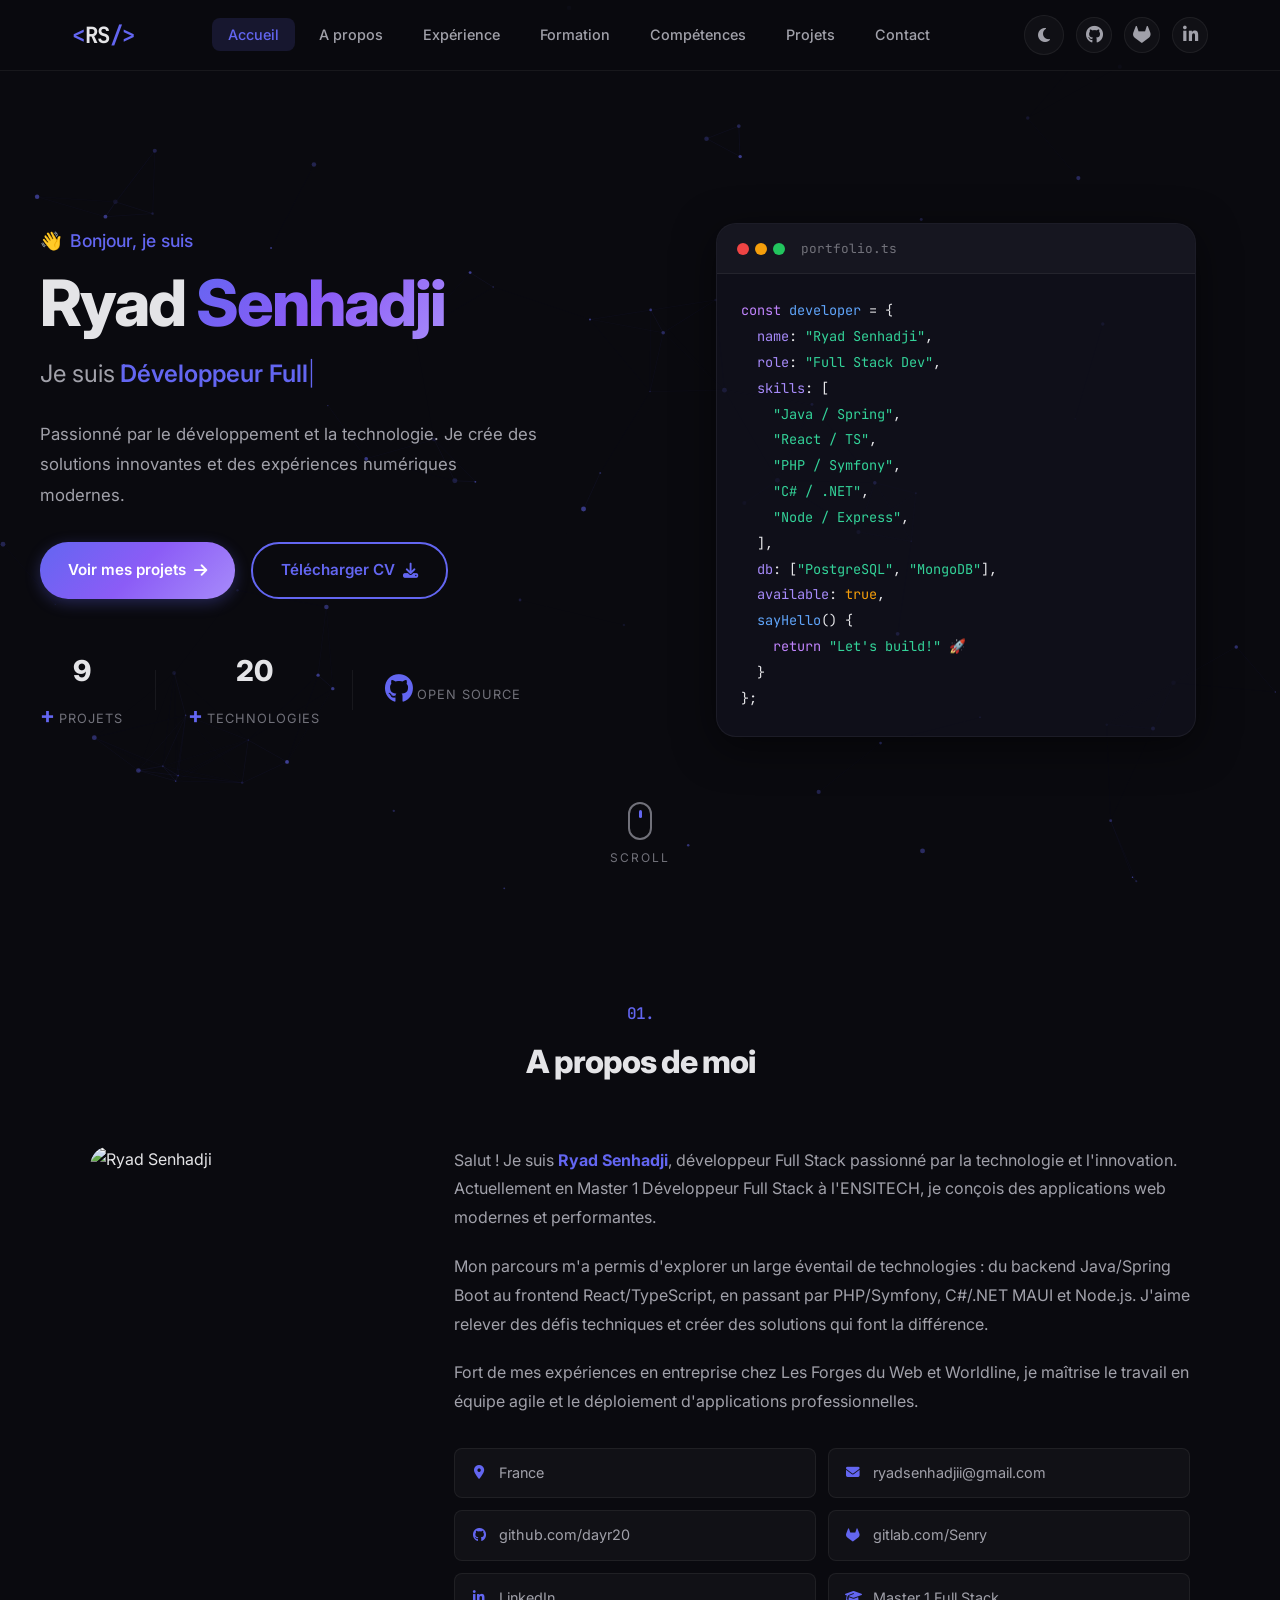
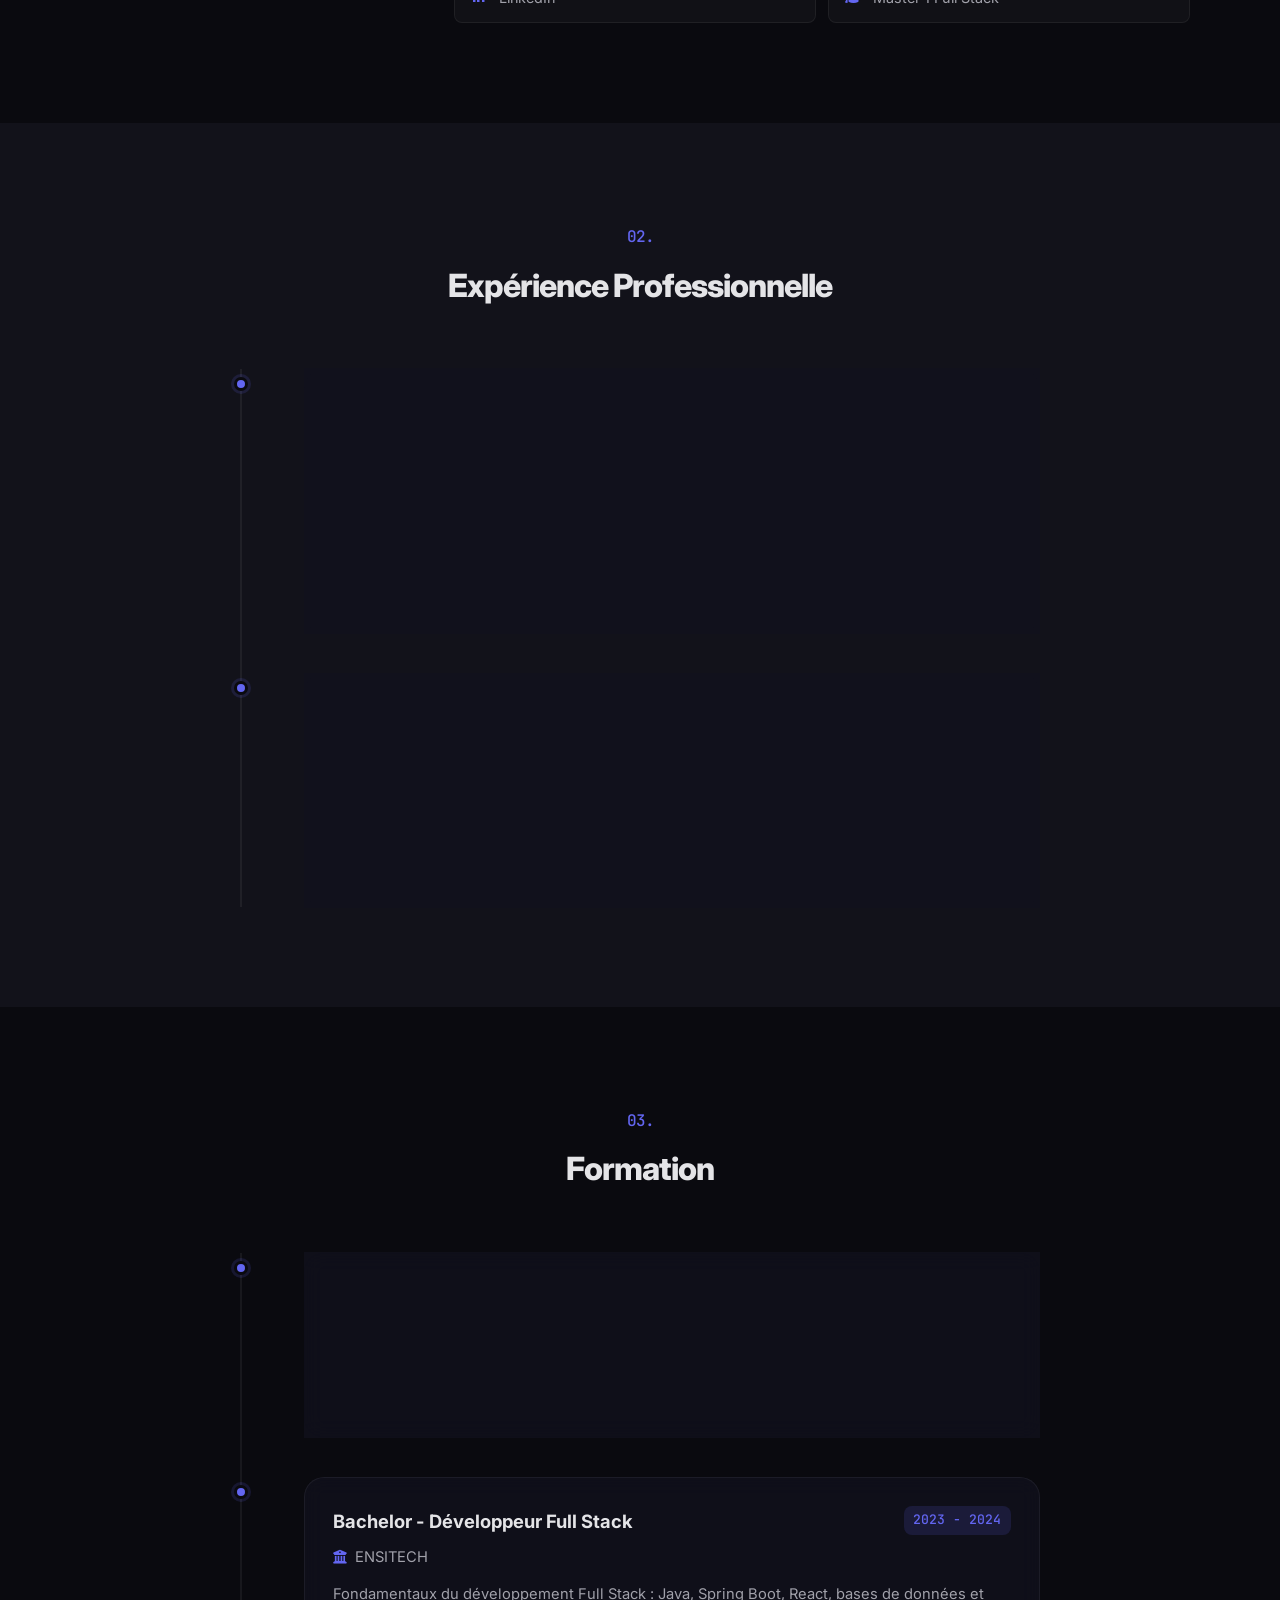
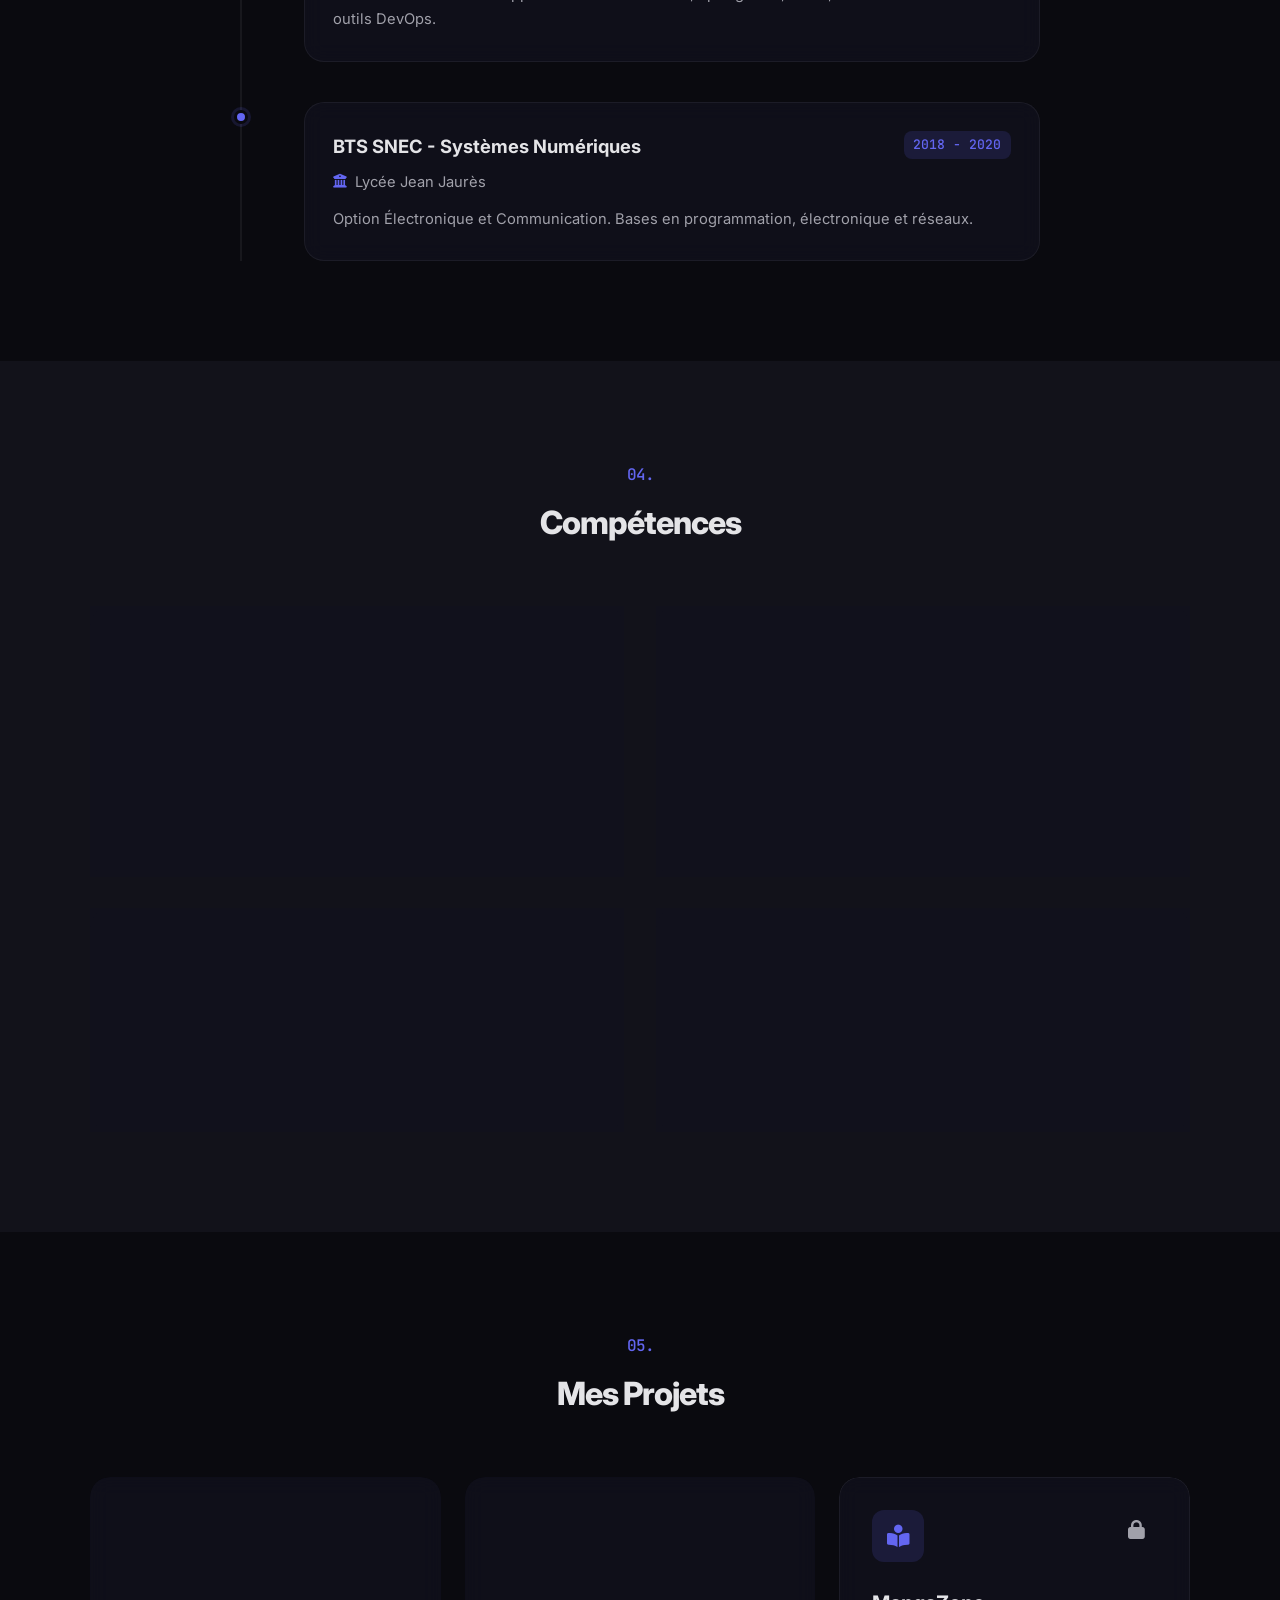
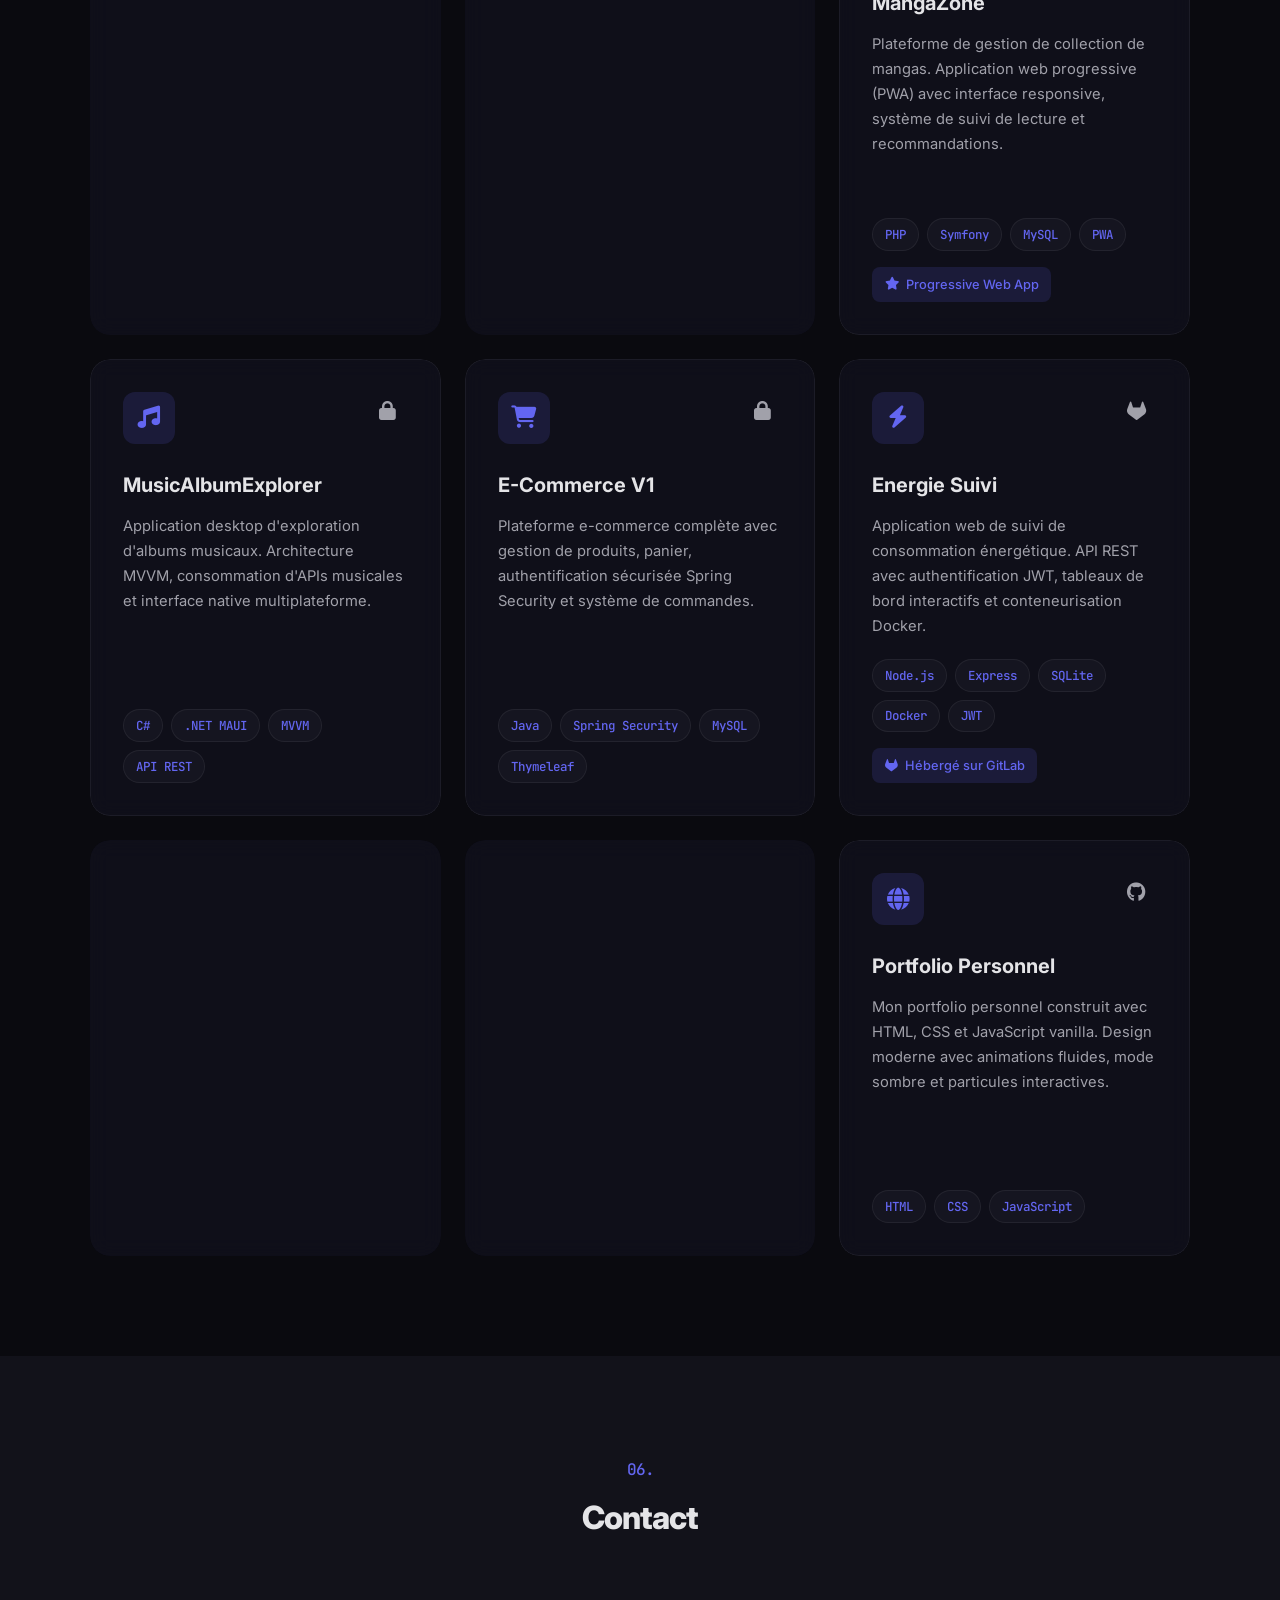
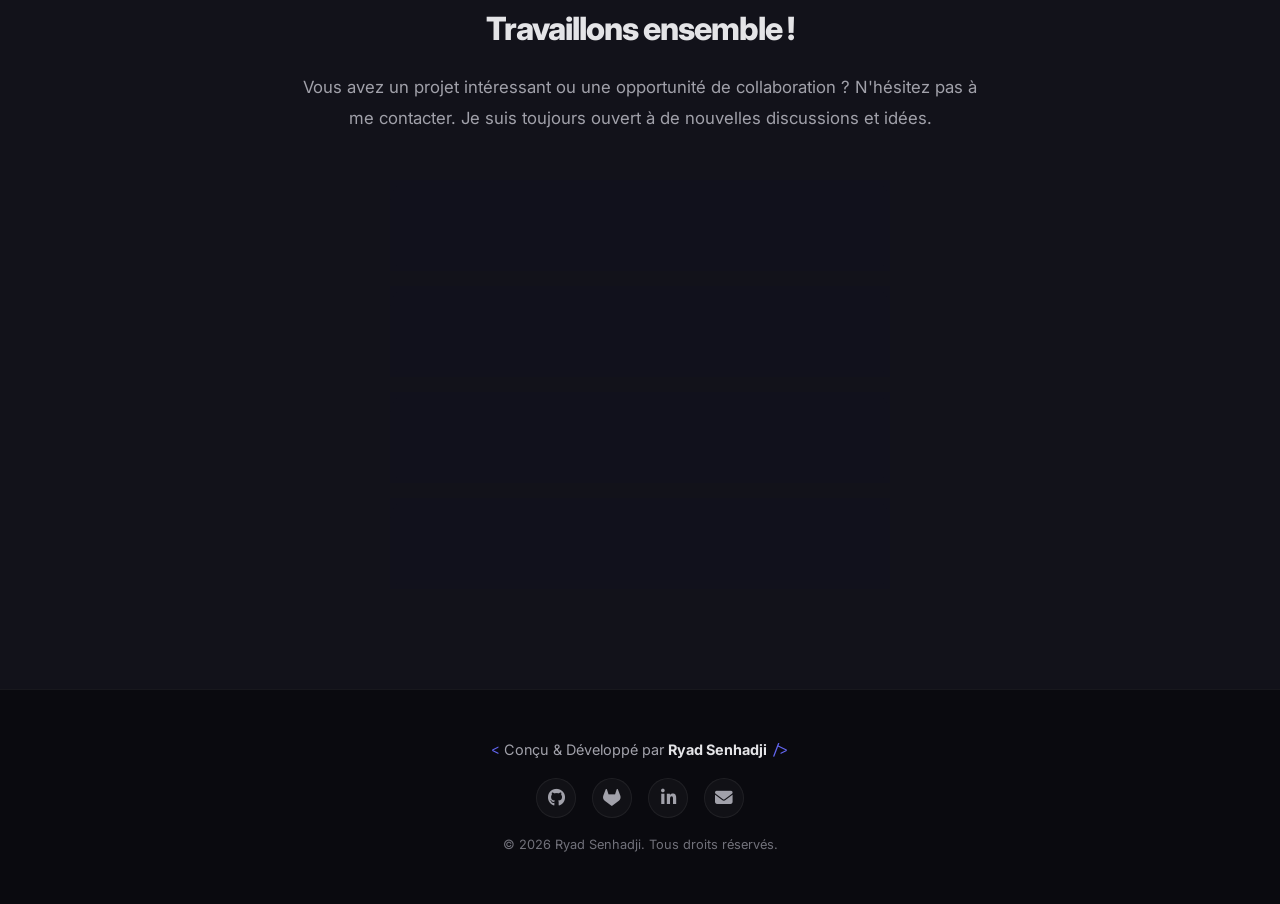
==== index.html @ ef2db91d "Premier portfolio" ====
<!DOCTYPE html>
<html lang="fr">
<head>
    <meta charset="UTF-8">
    <meta name="viewport" content="width=device-width, initial-scale=1.0">
    <title>Ryad Senhadji | Portfolio</title>
    <link rel="stylesheet" href="style.css">
    <link rel="preconnect" href="https://fonts.googleapis.com">
    <link rel="preconnect" href="https://fonts.gstatic.com" crossorigin>
    <link href="https://fonts.googleapis.com/css2?family=Inter:wght@300;400;500;600;700;800;900&family=JetBrains+Mono:wght@400;500;600&display=swap" rel="stylesheet">
    <link rel="stylesheet" href="https://cdnjs.cloudflare.com/ajax/libs/font-awesome/6.5.1/css/all.min.css">
</head>
<body>
    <!-- Cursor glow effect -->
    <div class="cursor-glow" id="cursorGlow"></div>

    <!-- Particle background -->
    <canvas id="particleCanvas"></canvas>

    <!-- Navigation -->
    <nav class="navbar" id="navbar">
        <div class="nav-container">
            <a href="#home" class="nav-logo">
                <span class="logo-bracket">&lt;</span>RS<span class="logo-bracket">/&gt;</span>
            </a>
            <ul class="nav-links">
                <li><a href="#home" class="nav-link active">Accueil</a></li>
                <li><a href="#about" class="nav-link">A propos</a></li>
                <li><a href="#experience" class="nav-link">Exp&eacute;rience</a></li>
                <li><a href="#education" class="nav-link">Formation</a></li>
                <li><a href="#skills" class="nav-link">Comp&eacute;tences</a></li>
                <li><a href="#projects" class="nav-link">Projets</a></li>
                <li><a href="#contact" class="nav-link">Contact</a></li>
            </ul>
            <div class="nav-actions">
                <button class="theme-toggle" id="themeToggle" aria-label="Toggle theme">
                    <i class="fas fa-moon"></i>
                </button>
                <a href="https://github.com/dayr20" target="_blank" class="nav-social-icon" aria-label="GitHub">
                    <i class="fab fa-github"></i>
                </a>
                <a href="https://gitlab.com/Senry" target="_blank" class="nav-social-icon" aria-label="GitLab">
                    <i class="fab fa-gitlab"></i>
                </a>
                <a href="https://www.linkedin.com/in/ryad-senhadji-77ab50255/" target="_blank" class="nav-social-icon" aria-label="LinkedIn">
                    <i class="fab fa-linkedin-in"></i>
                </a>
            </div>
            <button class="hamburger" id="hamburger" aria-label="Menu">
                <span></span>
                <span></span>
                <span></span>
            </button>
        </div>
    </nav>

    <!-- Mobile Menu -->
    <div class="mobile-menu" id="mobileMenu">
        <ul class="mobile-links">
            <li><a href="#home" class="mobile-link">Accueil</a></li>
            <li><a href="#about" class="mobile-link">A propos</a></li>
            <li><a href="#experience" class="mobile-link">Exp&eacute;rience</a></li>
            <li><a href="#education" class="mobile-link">Formation</a></li>
            <li><a href="#skills" class="mobile-link">Comp&eacute;tences</a></li>
            <li><a href="#projects" class="mobile-link">Projets</a></li>
            <li><a href="#contact" class="mobile-link">Contact</a></li>
        </ul>
    </div>

    <!-- Hero Section -->
    <section class="hero" id="home">
        <div class="hero-content">
            <div class="hero-text">
                <p class="hero-greeting animate-slide-up">
                    <span class="greeting-wave">👋</span> Bonjour, je suis
                </p>
                <h1 class="hero-name animate-slide-up delay-1">
                    Ryad <span class="text-gradient">Senhadji</span>
                </h1>
                <div class="hero-title-wrapper animate-slide-up delay-2">
                    <span class="hero-title-prefix">Je suis </span>
                    <span class="typewriter" id="typewriter"></span>
                    <span class="typewriter-cursor">|</span>
                </div>
                <p class="hero-description animate-slide-up delay-3">
                    Passionn&eacute; par le d&eacute;veloppement et la technologie.
                    Je cr&eacute;e des solutions innovantes et des exp&eacute;riences num&eacute;riques modernes.
                </p>
                <div class="hero-cta animate-slide-up delay-4">
                    <a href="#projects" class="btn btn-primary">
                        <span>Voir mes projets</span>
                        <i class="fas fa-arrow-right"></i>
                    </a>
                    <a href="CV_Ryad_Senhadji.pdf" download class="btn btn-outline">
                        <span>T&eacute;l&eacute;charger CV</span>
                        <i class="fas fa-download"></i>
                    </a>
                </div>
                <div class="hero-stats animate-slide-up delay-5">
                    <div class="stat">
                        <span class="stat-number" data-count="9">0</span><span class="stat-plus">+</span>
                        <span class="stat-label">Projets</span>
                    </div>
                    <div class="stat-divider"></div>
                    <div class="stat">
                        <span class="stat-number" data-count="20">0</span><span class="stat-plus">+</span>
                        <span class="stat-label">Technologies</span>
                    </div>
                    <div class="stat-divider"></div>
                    <div class="stat">
                        <i class="fab fa-github stat-icon"></i>
                        <span class="stat-label">Open Source</span>
                    </div>
                </div>
            </div>
            <div class="hero-visual animate-fade-in delay-2">
                <div class="code-window">
                    <div class="code-header">
                        <div class="code-dots">
                            <span class="dot red"></span>
                            <span class="dot yellow"></span>
                            <span class="dot green"></span>
                        </div>
                        <span class="code-title">portfolio.ts</span>
                    </div>
                    <pre class="code-body"><code><span class="code-keyword">const</span> <span class="code-var">developer</span> = {
  <span class="code-prop">name</span>: <span class="code-string">"Ryad Senhadji"</span>,
  <span class="code-prop">role</span>: <span class="code-string">"Full Stack Dev"</span>,
  <span class="code-prop">skills</span>: [
    <span class="code-string">"Java / Spring"</span>,
    <span class="code-string">"React / TS"</span>,
    <span class="code-string">"PHP / Symfony"</span>,
    <span class="code-string">"C# / .NET"</span>,
    <span class="code-string">"Node / Express"</span>,
  ],
  <span class="code-prop">db</span>: [<span class="code-string">"PostgreSQL"</span>, <span class="code-string">"MongoDB"</span>],
  <span class="code-prop">available</span>: <span class="code-bool">true</span>,
  <span class="code-method">sayHello</span>() {
    <span class="code-keyword">return</span> <span class="code-string">"Let's build!"</span> 🚀
  }
};</code></pre>
                </div>
            </div>
        </div>
        <div class="scroll-indicator">
            <div class="mouse">
                <div class="mouse-wheel"></div>
            </div>
            <span>Scroll</span>
        </div>
    </section>

    <!-- About Section -->
    <section class="section" id="about">
        <div class="container">
            <h2 class="section-title">
                <span class="section-number">01.</span> A propos de moi
            </h2>
            <div class="about-grid">
                <div class="about-image-container">
                    <div class="about-image">
                        <img src="https://avatars.githubusercontent.com/u/115942138?v=4" alt="Ryad Senhadji" loading="lazy">
                        <div class="about-image-border"></div>
                    </div>
                </div>
                <div class="about-text">
                    <p>
                        Salut ! Je suis <strong>Ryad Senhadji</strong>, d&eacute;veloppeur Full Stack
                        passionn&eacute; par la technologie et l'innovation. Actuellement en Master 1
                        D&eacute;veloppeur Full Stack &agrave; l'ENSITECH, je conçois des applications
                        web modernes et performantes.
                    </p>
                    <p>
                        Mon parcours m'a permis d'explorer un large &eacute;ventail de technologies :
                        du backend Java/Spring Boot au frontend React/TypeScript, en passant par
                        PHP/Symfony, C#/.NET MAUI et Node.js. J'aime relever des d&eacute;fis techniques
                        et cr&eacute;er des solutions qui font la diff&eacute;rence.
                    </p>
                    <p>
                        Fort de mes exp&eacute;riences en entreprise chez Les Forges du Web et Worldline,
                        je ma&icirc;trise le travail en &eacute;quipe agile et le d&eacute;ploiement
                        d'applications professionnelles.
                    </p>
                    <div class="about-details">
                        <div class="detail">
                            <i class="fas fa-map-marker-alt"></i>
                            <span>France</span>
                        </div>
                        <div class="detail">
                            <i class="fas fa-envelope"></i>
                            <span>ryadsenhadjii@gmail.com</span>
                        </div>
                        <div class="detail">
                            <i class="fab fa-github"></i>
                            <span>github.com/dayr20</span>
                        </div>
                        <div class="detail">
                            <i class="fab fa-gitlab"></i>
                            <span>gitlab.com/Senry</span>
                        </div>
                        <div class="detail">
                            <i class="fab fa-linkedin-in"></i>
                            <span>LinkedIn</span>
                        </div>
                        <div class="detail">
                            <i class="fas fa-graduation-cap"></i>
                            <span>Master 1 Full Stack</span>
                        </div>
                    </div>
                </div>
            </div>
        </div>
    </section>

    <!-- Experience Section -->
    <section class="section section-alt" id="experience">
        <div class="container">
            <h2 class="section-title">
                <span class="section-number">02.</span> Exp&eacute;rience Professionnelle
            </h2>
            <div class="timeline">
                <div class="timeline-item">
                    <div class="timeline-dot"></div>
                    <div class="timeline-content">
                        <div class="timeline-header">
                            <h3>D&eacute;veloppeur Web - Stage</h3>
                            <span class="timeline-date">Mars 2025 - Juillet 2025</span>
                        </div>
                        <p class="timeline-company"><i class="fas fa-building"></i> Les Forges du Web</p>
                        <ul class="timeline-list">
                            <li>Migration d'un projet Symfony vers une version plus r&eacute;cente</li>
                            <li>Mise en place d'un syst&egrave;me de cache pour am&eacute;liorer les performances</li>
                            <li>D&eacute;veloppement d'un moteur de recherche interne</li>
                        </ul>
                        <div class="timeline-tags">
                            <span>Symfony</span>
                            <span>PHP</span>
                            <span>Cache</span>
                            <span>SEO</span>
                        </div>
                    </div>
                </div>
                <div class="timeline-item">
                    <div class="timeline-dot"></div>
                    <div class="timeline-content">
                        <div class="timeline-header">
                            <h3>Stagiaire IT</h3>
                            <span class="timeline-date">Nov. 2019 - Janv. 2020</span>
                        </div>
                        <p class="timeline-company"><i class="fas fa-building"></i> Worldline</p>
                        <ul class="timeline-list">
                            <li>D&eacute;veloppement de pages web en HTML/CSS</li>
                            <li>Installation et configuration de syst&egrave;mes Raspberry Pi</li>
                        </ul>
                        <div class="timeline-tags">
                            <span>HTML</span>
                            <span>CSS</span>
                            <span>Raspberry Pi</span>
                            <span>Linux</span>
                        </div>
                    </div>
                </div>
            </div>
        </div>
    </section>

    <!-- Education Section -->
    <section class="section" id="education">
        <div class="container">
            <h2 class="section-title">
                <span class="section-number">03.</span> Formation
            </h2>
            <div class="timeline">
                <div class="timeline-item">
                    <div class="timeline-dot"></div>
                    <div class="timeline-content">
                        <div class="timeline-header">
                            <h3>Master 1 - D&eacute;veloppeur Full Stack</h3>
                            <span class="timeline-date">2024 - 2025</span>
                        </div>
                        <p class="timeline-company"><i class="fas fa-university"></i> ENSITECH</p>
                        <p class="timeline-desc">Formation approfondie en d&eacute;veloppement web Full Stack, architecture logicielle, m&eacute;thodologies agiles et DevOps.</p>
                    </div>
                </div>
                <div class="timeline-item">
                    <div class="timeline-dot"></div>
                    <div class="timeline-content">
                        <div class="timeline-header">
                            <h3>Bachelor - D&eacute;veloppeur Full Stack</h3>
                            <span class="timeline-date">2023 - 2024</span>
                        </div>
                        <p class="timeline-company"><i class="fas fa-university"></i> ENSITECH</p>
                        <p class="timeline-desc">Fondamentaux du d&eacute;veloppement Full Stack : Java, Spring Boot, React, bases de donn&eacute;es et outils DevOps.</p>
                    </div>
                </div>
                <div class="timeline-item">
                    <div class="timeline-dot"></div>
                    <div class="timeline-content">
                        <div class="timeline-header">
                            <h3>BTS SNEC - Syst&egrave;mes Num&eacute;riques</h3>
                            <span class="timeline-date">2018 - 2020</span>
                        </div>
                        <p class="timeline-company"><i class="fas fa-university"></i> Lyc&eacute;e Jean Jaur&egrave;s</p>
                        <p class="timeline-desc">Option &Eacute;lectronique et Communication. Bases en programmation, &eacute;lectronique et r&eacute;seaux.</p>
                    </div>
                </div>
            </div>
        </div>
    </section>

    <!-- Skills Section -->
    <section class="section section-alt" id="skills">
        <div class="container">
            <h2 class="section-title">
                <span class="section-number">04.</span> Comp&eacute;tences
            </h2>
            <div class="skills-grid skills-grid-4">
                <div class="skill-category">
                    <div class="skill-category-header">
                        <div class="skill-icon-wrapper">
                            <i class="fas fa-code"></i>
                        </div>
                        <h3>Langages</h3>
                    </div>
                    <div class="skill-tags">
                        <span class="skill-tag"><i class="fab fa-java"></i> Java</span>
                        <span class="skill-tag"><i class="fab fa-js"></i> JavaScript</span>
                        <span class="skill-tag"><i class="fas fa-code"></i> TypeScript</span>
                        <span class="skill-tag"><i class="fab fa-php"></i> PHP</span>
                        <span class="skill-tag"><i class="fas fa-hashtag"></i> C#</span>
                        <span class="skill-tag"><i class="fab fa-python"></i> Python</span>
                        <span class="skill-tag"><i class="fas fa-fire"></i> Kotlin</span>
                        <span class="skill-tag"><i class="fab fa-html5"></i> HTML5</span>
                        <span class="skill-tag"><i class="fab fa-css3-alt"></i> CSS3</span>
                        <span class="skill-tag"><i class="fas fa-database"></i> SQL</span>
                    </div>
                </div>
                <div class="skill-category">
                    <div class="skill-category-header">
                        <div class="skill-icon-wrapper">
                            <i class="fas fa-laptop-code"></i>
                        </div>
                        <h3>Frameworks & Outils</h3>
                    </div>
                    <div class="skill-tags">
                        <span class="skill-tag"><i class="fas fa-leaf"></i> Spring Boot</span>
                        <span class="skill-tag"><i class="fab fa-symfony"></i> Symfony</span>
                        <span class="skill-tag"><i class="fab fa-react"></i> React</span>
                        <span class="skill-tag"><i class="fab fa-angular"></i> Angular</span>
                        <span class="skill-tag"><i class="fab fa-node-js"></i> Node.js</span>
                        <span class="skill-tag"><i class="fas fa-cube"></i> .NET MAUI</span>
                        <span class="skill-tag"><i class="fas fa-wind"></i> Tailwind CSS</span>
                        <span class="skill-tag"><i class="fas fa-file-code"></i> Thymeleaf</span>
                        <span class="skill-tag"><i class="fas fa-book"></i> Swagger</span>
                    </div>
                </div>
                <div class="skill-category">
                    <div class="skill-category-header">
                        <div class="skill-icon-wrapper">
                            <i class="fas fa-server"></i>
                        </div>
                        <h3>DevOps & BDD</h3>
                    </div>
                    <div class="skill-tags">
                        <span class="skill-tag"><i class="fas fa-database"></i> PostgreSQL</span>
                        <span class="skill-tag"><i class="fas fa-database"></i> MySQL</span>
                        <span class="skill-tag"><i class="fas fa-leaf"></i> MongoDB</span>
                        <span class="skill-tag"><i class="fas fa-database"></i> SQLite</span>
                        <span class="skill-tag"><i class="fab fa-docker"></i> Docker</span>
                        <span class="skill-tag"><i class="fab fa-git-alt"></i> Git</span>
                        <span class="skill-tag"><i class="fab fa-gitlab"></i> GitLab CI</span>
                        <span class="skill-tag"><i class="fas fa-terminal"></i> Linux</span>
                    </div>
                </div>
                <div class="skill-category">
                    <div class="skill-category-header">
                        <div class="skill-icon-wrapper">
                            <i class="fas fa-brain"></i>
                        </div>
                        <h3>M&eacute;thodologies</h3>
                    </div>
                    <div class="skill-tags">
                        <span class="skill-tag"><i class="fas fa-sync"></i> Agile / Scrum</span>
                        <span class="skill-tag"><i class="fas fa-project-diagram"></i> MVVM / MVC</span>
                        <span class="skill-tag"><i class="fas fa-key"></i> JWT / Auth</span>
                        <span class="skill-tag"><i class="fas fa-vial"></i> Tests unitaires</span>
                        <span class="skill-tag"><i class="fas fa-code-branch"></i> CI/CD</span>
                        <span class="skill-tag"><i class="fas fa-users"></i> Travail d'&eacute;quipe</span>
                    </div>
                </div>
            </div>
        </div>
    </section>

    <!-- Projects Section -->
    <section class="section" id="projects">
        <div class="container">
            <h2 class="section-title">
                <span class="section-number">05.</span> Mes Projets
            </h2>
            <div class="projects-grid">
                <!-- Project 1 - CookWithMe (Featured) -->
                <article class="project-card featured">
                    <div class="project-card-inner">
                        <div class="project-header">
                            <div class="project-icon">
                                <i class="fas fa-utensils"></i>
                            </div>
                            <div class="project-links">
                                <a href="https://github.com/dayr20/cookwithme" target="_blank" class="project-link" title="Voir sur GitHub">
                                    <i class="fab fa-github"></i>
                                </a>
                            </div>
                        </div>
                        <h3 class="project-title">CookWithMe</h3>
                        <p class="project-description">
                            Application communautaire de recettes de cuisine avec syst&egrave;me
                            de gamification (badges, d&eacute;fis) et filtre anti-gaspillage.
                            Authentification JWT, dashboard admin et g&eacute;n&eacute;ration de PDF.
                        </p>
                        <div class="project-tech">
                            <span>Java</span>
                            <span>Spring Boot</span>
                            <span>React</span>
                            <span>TypeScript</span>
                            <span>PostgreSQL</span>
                        </div>
                        <div class="project-badge">
                            <i class="fas fa-star"></i> Projet Master 1
                        </div>
                    </div>
                </article>

                <!-- Project 2 - Pokedex -->
                <article class="project-card featured">
                    <div class="project-card-inner">
                        <div class="project-header">
                            <div class="project-icon">
                                <i class="fas fa-dragon"></i>
                            </div>
                            <div class="project-links">
                                <a href="https://github.com/dayr20/pokedex" target="_blank" class="project-link" title="Voir sur GitHub">
                                    <i class="fab fa-github"></i>
                                </a>
                            </div>
                        </div>
                        <h3 class="project-title">Pok&eacute;dex</h3>
                        <p class="project-description">
                            Pok&eacute;dex interactif et complet avec 1025 Pok&eacute;mon.
                            &Eacute;volutions, attaques, variantes shiny, filtres par type/g&eacute;n&eacute;ration,
                            syst&egrave;me de favoris et th&egrave;me sombre/clair.
                        </p>
                        <div class="project-tech">
                            <span>Java 21</span>
                            <span>Spring Boot</span>
                            <span>Thymeleaf</span>
                            <span>Pok&eacute;API</span>
                        </div>
                        <div class="project-badge">
                            <i class="fas fa-star"></i> 1025 Pok&eacute;mon
                        </div>
                    </div>
                </article>

                <!-- Project 3 - MangaZone -->
                <article class="project-card featured">
                    <div class="project-card-inner">
                        <div class="project-header">
                            <div class="project-icon">
                                <i class="fas fa-book-reader"></i>
                            </div>
                            <div class="project-links">
                                <a href="#" class="project-link" title="Projet priv&eacute;">
                                    <i class="fas fa-lock"></i>
                                </a>
                            </div>
                        </div>
                        <h3 class="project-title">MangaZone</h3>
                        <p class="project-description">
                            Plateforme de gestion de collection de mangas. Application web
                            progressive (PWA) avec interface responsive, syst&egrave;me de suivi
                            de lecture et recommandations.
                        </p>
                        <div class="project-tech">
                            <span>PHP</span>
                            <span>Symfony</span>
                            <span>MySQL</span>
                            <span>PWA</span>
                        </div>
                        <div class="project-badge">
                            <i class="fas fa-star"></i> Progressive Web App
                        </div>
                    </div>
                </article>

                <!-- Project 4 - MusicAlbumExplorer -->
                <article class="project-card">
                    <div class="project-card-inner">
                        <div class="project-header">
                            <div class="project-icon">
                                <i class="fas fa-music"></i>
                            </div>
                            <div class="project-links">
                                <a href="#" class="project-link" title="Projet priv&eacute;">
                                    <i class="fas fa-lock"></i>
                                </a>
                            </div>
                        </div>
                        <h3 class="project-title">MusicAlbumExplorer</h3>
                        <p class="project-description">
                            Application desktop d'exploration d'albums musicaux.
                            Architecture MVVM, consommation d'APIs musicales
                            et interface native multiplateforme.
                        </p>
                        <div class="project-tech">
                            <span>C#</span>
                            <span>.NET MAUI</span>
                            <span>MVVM</span>
                            <span>API REST</span>
                        </div>
                    </div>
                </article>

                <!-- Project 5 - E-Commerce V1 -->
                <article class="project-card">
                    <div class="project-card-inner">
                        <div class="project-header">
                            <div class="project-icon">
                                <i class="fas fa-shopping-cart"></i>
                            </div>
                            <div class="project-links">
                                <a href="#" class="project-link" title="Projet priv&eacute;">
                                    <i class="fas fa-lock"></i>
                                </a>
                            </div>
                        </div>
                        <h3 class="project-title">E-Commerce V1</h3>
                        <p class="project-description">
                            Plateforme e-commerce compl&egrave;te avec gestion de produits,
                            panier, authentification s&eacute;curis&eacute;e Spring Security
                            et syst&egrave;me de commandes.
                        </p>
                        <div class="project-tech">
                            <span>Java</span>
                            <span>Spring Security</span>
                            <span>MySQL</span>
                            <span>Thymeleaf</span>
                        </div>
                    </div>
                </article>

                <!-- Project 6 - Energie Suivi -->
                <article class="project-card">
                    <div class="project-card-inner">
                        <div class="project-header">
                            <div class="project-icon">
                                <i class="fas fa-bolt"></i>
                            </div>
                            <div class="project-links">
                                <a href="https://gitlab.com/Senry/energiesuivi" target="_blank" class="project-link" title="Voir sur GitLab">
                                    <i class="fab fa-gitlab"></i>
                                </a>
                            </div>
                        </div>
                        <h3 class="project-title">Energie Suivi</h3>
                        <p class="project-description">
                            Application web de suivi de consommation &eacute;nerg&eacute;tique.
                            API REST avec authentification JWT, tableaux de bord
                            interactifs et conteneurisation Docker.
                        </p>
                        <div class="project-tech">
                            <span>Node.js</span>
                            <span>Express</span>
                            <span>SQLite</span>
                            <span>Docker</span>
                            <span>JWT</span>
                        </div>
                        <div class="project-badge">
                            <i class="fab fa-gitlab"></i> H&eacute;berg&eacute; sur GitLab
                        </div>
                    </div>
                </article>

                <!-- Project 7 - Bibliotheque -->
                <article class="project-card">
                    <div class="project-card-inner">
                        <div class="project-header">
                            <div class="project-icon">
                                <i class="fas fa-book-open"></i>
                            </div>
                            <div class="project-links">
                                <a href="https://github.com/dayr20/bibliotheque" target="_blank" class="project-link" title="Voir sur GitHub">
                                    <i class="fab fa-github"></i>
                                </a>
                            </div>
                        </div>
                        <h3 class="project-title">Biblioth&egrave;que</h3>
                        <p class="project-description">
                            Application web de gestion de biblioth&egrave;que d&eacute;velopp&eacute;e avec
                            le framework Symfony. Interface Twig, conteneurisation Docker
                            et pipeline CI/CD int&eacute;gr&eacute;.
                        </p>
                        <div class="project-tech">
                            <span>PHP</span>
                            <span>Symfony</span>
                            <span>Twig</span>
                            <span>Docker</span>
                        </div>
                    </div>
                </article>

                <!-- Project 8 - Swot -->
                <article class="project-card">
                    <div class="project-card-inner">
                        <div class="project-header">
                            <div class="project-icon">
                                <i class="fas fa-graduation-cap"></i>
                            </div>
                            <div class="project-links">
                                <a href="https://github.com/dayr20/swot" target="_blank" class="project-link" title="Voir sur GitHub">
                                    <i class="fab fa-github"></i>
                                </a>
                            </div>
                        </div>
                        <h3 class="project-title">Swot</h3>
                        <p class="project-description">
                            Outil d'identification d'adresses email et de noms de domaines
                            appartenant &agrave; des universit&eacute;s. Automatisation du processus
                            de validation de r&eacute;ductions acad&eacute;miques.
                        </p>
                        <div class="project-tech">
                            <span>Kotlin</span>
                            <span>Validation</span>
                            <span>Open Source</span>
                        </div>
                        <div class="project-badge">
                            <i class="fas fa-code-fork"></i> Fork de JetBrains
                        </div>
                    </div>
                </article>

                <!-- Project 9 - Portfolio -->
                <article class="project-card">
                    <div class="project-card-inner">
                        <div class="project-header">
                            <div class="project-icon">
                                <i class="fas fa-globe"></i>
                            </div>
                            <div class="project-links">
                                <a href="https://github.com/dayr20" target="_blank" class="project-link" title="Voir sur GitHub">
                                    <i class="fab fa-github"></i>
                                </a>
                            </div>
                        </div>
                        <h3 class="project-title">Portfolio Personnel</h3>
                        <p class="project-description">
                            Mon portfolio personnel construit avec HTML, CSS et JavaScript vanilla.
                            Design moderne avec animations fluides, mode sombre et particules interactives.
                        </p>
                        <div class="project-tech">
                            <span>HTML</span>
                            <span>CSS</span>
                            <span>JavaScript</span>
                        </div>
                    </div>
                </article>
            </div>
        </div>
    </section>

    <!-- Contact Section -->
    <section class="section section-alt" id="contact">
        <div class="container">
            <h2 class="section-title">
                <span class="section-number">06.</span> Contact
            </h2>
            <div class="contact-content">
                <div class="contact-text">
                    <h3>Travaillons ensemble !</h3>
                    <p>
                        Vous avez un projet int&eacute;ressant ou une opportunit&eacute; de collaboration ?
                        N'h&eacute;sitez pas &agrave; me contacter. Je suis toujours ouvert &agrave; de nouvelles
                        discussions et id&eacute;es.
                    </p>
                </div>
                <div class="contact-links">
                    <a href="mailto:ryadsenhadjii@gmail.com" class="contact-card">
                        <div class="contact-card-icon">
                            <i class="fas fa-envelope"></i>
                        </div>
                        <div class="contact-card-info">
                            <span class="contact-card-label">Email</span>
                            <span class="contact-card-value">ryadsenhadjii@gmail.com</span>
                        </div>
                        <i class="fas fa-arrow-right contact-card-arrow"></i>
                    </a>
                    <a href="https://github.com/dayr20" target="_blank" class="contact-card">
                        <div class="contact-card-icon">
                            <i class="fab fa-github"></i>
                        </div>
                        <div class="contact-card-info">
                            <span class="contact-card-label">GitHub</span>
                            <span class="contact-card-value">dayr20</span>
                        </div>
                        <i class="fas fa-arrow-right contact-card-arrow"></i>
                    </a>
                    <a href="https://gitlab.com/Senry" target="_blank" class="contact-card">
                        <div class="contact-card-icon">
                            <i class="fab fa-gitlab"></i>
                        </div>
                        <div class="contact-card-info">
                            <span class="contact-card-label">GitLab</span>
                            <span class="contact-card-value">Senry</span>
                        </div>
                        <i class="fas fa-arrow-right contact-card-arrow"></i>
                    </a>
                    <a href="https://www.linkedin.com/in/ryad-senhadji-77ab50255/" target="_blank" class="contact-card">
                        <div class="contact-card-icon">
                            <i class="fab fa-linkedin-in"></i>
                        </div>
                        <div class="contact-card-info">
                            <span class="contact-card-label">LinkedIn</span>
                            <span class="contact-card-value">Ryad Senhadji</span>
                        </div>
                        <i class="fas fa-arrow-right contact-card-arrow"></i>
                    </a>
                </div>
            </div>
        </div>
    </section>

    <!-- Footer -->
    <footer class="footer">
        <div class="container">
            <div class="footer-content">
                <p class="footer-text">
                    <span class="footer-code">&lt;</span>
                    Con&ccedil;u & D&eacute;velopp&eacute; par <strong>Ryad Senhadji</strong>
                    <span class="footer-code">/&gt;</span>
                </p>
                <div class="footer-social">
                    <a href="https://github.com/dayr20" target="_blank" aria-label="GitHub">
                        <i class="fab fa-github"></i>
                    </a>
                    <a href="https://gitlab.com/Senry" target="_blank" aria-label="GitLab">
                        <i class="fab fa-gitlab"></i>
                    </a>
                    <a href="https://www.linkedin.com/in/ryad-senhadji-77ab50255/" target="_blank" aria-label="LinkedIn">
                        <i class="fab fa-linkedin-in"></i>
                    </a>
                    <a href="mailto:ryadsenhadjii@gmail.com" aria-label="Email">
                        <i class="fas fa-envelope"></i>
                    </a>
                </div>
                <p class="footer-year">&copy; 2026 Ryad Senhadji. Tous droits r&eacute;serv&eacute;s.</p>
            </div>
        </div>
    </footer>

    <script src="script.js"></script>
</body>
</html>
---- style.css ----
/* ============================================
   RYAD SENHADJI - PORTFOLIO
   Modern, Dark Theme with Glass Morphism
   ============================================ */

/* --- CSS Variables --- */
:root {
    /* Dark Theme (Default) */
    --bg-primary: #0a0a0f;
    --bg-secondary: #12121a;
    --bg-card: rgba(18, 18, 30, 0.7);
    --bg-card-hover: rgba(25, 25, 45, 0.9);
    --bg-glass: rgba(255, 255, 255, 0.03);
    --bg-nav: rgba(10, 10, 15, 0.85);

    --text-primary: #e4e4e7;
    --text-secondary: #a1a1aa;
    --text-muted: #71717a;

    --accent-primary: #6366f1;
    --accent-secondary: #8b5cf6;
    --accent-glow: rgba(99, 102, 241, 0.15);
    --accent-gradient: linear-gradient(135deg, #6366f1, #8b5cf6, #a78bfa);

    --border-color: rgba(255, 255, 255, 0.06);
    --border-hover: rgba(99, 102, 241, 0.3);

    --shadow-sm: 0 1px 3px rgba(0, 0, 0, 0.3);
    --shadow-md: 0 4px 20px rgba(0, 0, 0, 0.4);
    --shadow-lg: 0 10px 40px rgba(0, 0, 0, 0.5);
    --shadow-glow: 0 0 30px rgba(99, 102, 241, 0.15);

    --radius-sm: 8px;
    --radius-md: 12px;
    --radius-lg: 20px;
    --radius-xl: 28px;

    --font-main: 'Inter', -apple-system, BlinkMacSystemFont, sans-serif;
    --font-mono: 'JetBrains Mono', 'Fira Code', monospace;

    --transition: 0.3s cubic-bezier(0.4, 0, 0.2, 1);
    --transition-slow: 0.6s cubic-bezier(0.4, 0, 0.2, 1);
}

/* Light Theme */
[data-theme="light"] {
    --bg-primary: #fafafa;
    --bg-secondary: #f4f4f5;
    --bg-card: rgba(255, 255, 255, 0.8);
    --bg-card-hover: rgba(255, 255, 255, 0.95);
    --bg-glass: rgba(0, 0, 0, 0.02);
    --bg-nav: rgba(250, 250, 250, 0.9);

    --text-primary: #18181b;
    --text-secondary: #52525b;
    --text-muted: #a1a1aa;

    --accent-primary: #4f46e5;
    --accent-secondary: #7c3aed;
    --accent-glow: rgba(79, 70, 229, 0.1);

    --border-color: rgba(0, 0, 0, 0.08);
    --border-hover: rgba(79, 70, 229, 0.3);

    --shadow-sm: 0 1px 3px rgba(0, 0, 0, 0.08);
    --shadow-md: 0 4px 20px rgba(0, 0, 0, 0.1);
    --shadow-lg: 0 10px 40px rgba(0, 0, 0, 0.12);
    --shadow-glow: 0 0 30px rgba(79, 70, 229, 0.1);
}

/* --- Reset & Base --- */
*, *::before, *::after {
    margin: 0;
    padding: 0;
    box-sizing: border-box;
}

html {
    scroll-behavior: smooth;
    scroll-padding-top: 80px;
}

body {
    font-family: var(--font-main);
    background-color: var(--bg-primary);
    color: var(--text-primary);
    line-height: 1.7;
    overflow-x: hidden;
    transition: background-color var(--transition), color var(--transition);
}

::selection {
    background: var(--accent-primary);
    color: white;
}

a {
    text-decoration: none;
    color: inherit;
    transition: var(--transition);
}

img {
    max-width: 100%;
    display: block;
}

/* --- Cursor Glow --- */
.cursor-glow {
    position: fixed;
    width: 600px;
    height: 600px;
    border-radius: 50%;
    background: radial-gradient(circle, var(--accent-glow), transparent 70%);
    pointer-events: none;
    z-index: 0;
    transform: translate(-50%, -50%);
    opacity: 0;
    transition: opacity 0.5s ease;
}

.cursor-glow.active {
    opacity: 1;
}

/* --- Particle Canvas --- */
#particleCanvas {
    position: fixed;
    top: 0;
    left: 0;
    width: 100%;
    height: 100%;
    z-index: 0;
    pointer-events: none;
}

/* --- Navigation --- */
.navbar {
    position: fixed;
    top: 0;
    left: 0;
    right: 0;
    z-index: 1000;
    background: var(--bg-nav);
    backdrop-filter: blur(20px);
    -webkit-backdrop-filter: blur(20px);
    border-bottom: 1px solid var(--border-color);
    transition: all var(--transition);
}

.navbar.scrolled {
    box-shadow: var(--shadow-md);
}

.nav-container {
    max-width: 1200px;
    margin: 0 auto;
    padding: 0 2rem;
    height: 70px;
    display: flex;
    align-items: center;
    justify-content: space-between;
}

.nav-logo {
    font-family: var(--font-mono);
    font-size: 1.4rem;
    font-weight: 700;
    color: var(--text-primary);
    letter-spacing: -0.5px;
}

.logo-bracket {
    color: var(--accent-primary);
}

.nav-links {
    display: flex;
    list-style: none;
    gap: 0.5rem;
}

.nav-link {
    padding: 0.5rem 1rem;
    font-size: 0.9rem;
    font-weight: 500;
    color: var(--text-secondary);
    border-radius: var(--radius-sm);
    position: relative;
    transition: var(--transition);
}

.nav-link:hover,
.nav-link.active {
    color: var(--accent-primary);
    background: var(--accent-glow);
}

.nav-actions {
    display: flex;
    align-items: center;
    gap: 0.75rem;
}

.theme-toggle {
    background: var(--bg-glass);
    border: 1px solid var(--border-color);
    color: var(--text-secondary);
    width: 40px;
    height: 40px;
    border-radius: 50%;
    cursor: pointer;
    display: flex;
    align-items: center;
    justify-content: center;
    font-size: 1rem;
    transition: var(--transition);
}

.theme-toggle:hover {
    color: var(--accent-primary);
    border-color: var(--border-hover);
    background: var(--accent-glow);
}

.nav-social-icon {
    width: 36px;
    height: 36px;
    border-radius: 50%;
    display: flex;
    align-items: center;
    justify-content: center;
    font-size: 1.1rem;
    color: var(--text-secondary);
    background: var(--bg-glass);
    border: 1px solid var(--border-color);
    transition: var(--transition);
}

.nav-social-icon:hover {
    color: var(--accent-primary);
    border-color: var(--border-hover);
    transform: scale(1.1);
    background: var(--accent-glow);
}

/* Hamburger */
.hamburger {
    display: none;
    flex-direction: column;
    gap: 5px;
    background: none;
    border: none;
    cursor: pointer;
    padding: 5px;
    z-index: 1001;
}

.hamburger span {
    width: 25px;
    height: 2px;
    background: var(--text-primary);
    border-radius: 2px;
    transition: var(--transition);
}

.hamburger.active span:nth-child(1) {
    transform: rotate(45deg) translate(5px, 5px);
}

.hamburger.active span:nth-child(2) {
    opacity: 0;
}

.hamburger.active span:nth-child(3) {
    transform: rotate(-45deg) translate(5px, -5px);
}

/* Mobile Menu */
.mobile-menu {
    display: none;
    position: fixed;
    top: 70px;
    left: 0;
    right: 0;
    bottom: 0;
    background: var(--bg-primary);
    z-index: 999;
    opacity: 0;
    visibility: hidden;
    transition: var(--transition);
}

.mobile-menu.open {
    opacity: 1;
    visibility: visible;
}

.mobile-links {
    list-style: none;
    padding: 2rem;
    display: flex;
    flex-direction: column;
    gap: 0.5rem;
}

.mobile-link {
    display: block;
    padding: 1rem 1.5rem;
    font-size: 1.2rem;
    font-weight: 500;
    color: var(--text-secondary);
    border-radius: var(--radius-md);
    transition: var(--transition);
}

.mobile-link:hover {
    color: var(--accent-primary);
    background: var(--accent-glow);
}

/* --- Hero Section --- */
.hero {
    min-height: 100vh;
    display: flex;
    flex-direction: column;
    justify-content: center;
    align-items: center;
    position: relative;
    padding: 120px 2rem 60px;
}

.hero-content {
    max-width: 1200px;
    width: 100%;
    display: grid;
    grid-template-columns: 1fr 1fr;
    gap: 4rem;
    align-items: center;
    position: relative;
    z-index: 1;
}

.hero-greeting {
    font-size: 1.1rem;
    color: var(--accent-primary);
    font-weight: 500;
    margin-bottom: 0.75rem;
    display: flex;
    align-items: center;
    gap: 0.5rem;
}

.greeting-wave {
    display: inline-block;
    animation: wave 2s ease-in-out infinite;
    transform-origin: 70% 70%;
}

@keyframes wave {
    0%, 100% { transform: rotate(0deg); }
    10% { transform: rotate(14deg); }
    20% { transform: rotate(-8deg); }
    30% { transform: rotate(14deg); }
    40% { transform: rotate(-4deg); }
    50% { transform: rotate(10deg); }
    60% { transform: rotate(0deg); }
}

.hero-name {
    font-size: clamp(2.5rem, 5vw, 4.5rem);
    font-weight: 800;
    line-height: 1.1;
    margin-bottom: 1rem;
    letter-spacing: -2px;
}

.text-gradient {
    background: var(--accent-gradient);
    -webkit-background-clip: text;
    -webkit-text-fill-color: transparent;
    background-clip: text;
}

.hero-title-wrapper {
    font-size: 1.5rem;
    color: var(--text-secondary);
    margin-bottom: 1.5rem;
    min-height: 2.5rem;
    display: flex;
    align-items: center;
}

.hero-title-prefix {
    margin-right: 0.3rem;
}

.typewriter {
    color: var(--accent-primary);
    font-weight: 600;
}

.typewriter-cursor {
    color: var(--accent-primary);
    animation: blink 1s step-end infinite;
    font-weight: 300;
}

@keyframes blink {
    50% { opacity: 0; }
}

.hero-description {
    font-size: 1.05rem;
    color: var(--text-secondary);
    max-width: 500px;
    margin-bottom: 2rem;
    line-height: 1.8;
}

.hero-cta {
    display: flex;
    gap: 1rem;
    margin-bottom: 3rem;
}

/* Buttons */
.btn {
    display: inline-flex;
    align-items: center;
    gap: 0.5rem;
    padding: 0.85rem 1.75rem;
    border-radius: var(--radius-xl);
    font-size: 0.95rem;
    font-weight: 600;
    cursor: pointer;
    transition: var(--transition);
    border: none;
    position: relative;
    overflow: hidden;
}

.btn-primary {
    background: var(--accent-gradient);
    color: white;
    box-shadow: 0 4px 15px rgba(99, 102, 241, 0.3);
}

.btn-primary:hover {
    transform: translateY(-2px);
    box-shadow: 0 8px 25px rgba(99, 102, 241, 0.4);
}

.btn-primary i {
    transition: transform var(--transition);
}

.btn-primary:hover i {
    transform: translateX(3px);
}

.btn-outline {
    background: transparent;
    color: var(--accent-primary);
    border: 2px solid var(--accent-primary);
}

.btn-outline:hover {
    background: var(--accent-glow);
    transform: translateY(-2px);
}

/* Hero Stats */
.hero-stats {
    display: flex;
    align-items: center;
    gap: 2rem;
}

.stat {
    text-align: center;
}

.stat-number {
    display: block;
    font-size: 1.8rem;
    font-weight: 800;
    color: var(--text-primary);
}

.stat-plus {
    font-size: 1.4rem;
    font-weight: 700;
    color: var(--accent-primary);
}

.stat-label {
    font-size: 0.8rem;
    color: var(--text-muted);
    text-transform: uppercase;
    letter-spacing: 1px;
}

.stat-icon {
    font-size: 1.8rem;
    color: var(--accent-primary);
    margin-bottom: 0.25rem;
}

.stat-divider {
    width: 1px;
    height: 40px;
    background: var(--border-color);
}

/* Code Window */
.hero-visual {
    display: flex;
    justify-content: center;
}

.code-window {
    background: var(--bg-card);
    border: 1px solid var(--border-color);
    border-radius: var(--radius-lg);
    overflow: hidden;
    backdrop-filter: blur(10px);
    box-shadow: var(--shadow-lg);
    width: 100%;
    max-width: 480px;
    transition: transform var(--transition), box-shadow var(--transition);
}

.code-window:hover {
    transform: translateY(-5px);
    box-shadow: var(--shadow-glow);
}

.code-header {
    display: flex;
    align-items: center;
    padding: 0.85rem 1.25rem;
    background: rgba(255, 255, 255, 0.03);
    border-bottom: 1px solid var(--border-color);
    gap: 1rem;
}

.code-dots {
    display: flex;
    gap: 6px;
}

.dot {
    width: 12px;
    height: 12px;
    border-radius: 50%;
}

.dot.red { background: #ef4444; }
.dot.yellow { background: #f59e0b; }
.dot.green { background: #22c55e; }

.code-title {
    font-family: var(--font-mono);
    font-size: 0.8rem;
    color: var(--text-muted);
}

.code-body {
    padding: 1.5rem;
    font-family: var(--font-mono);
    font-size: 0.85rem;
    line-height: 1.9;
    overflow-x: auto;
}

.code-body code {
    font-family: inherit;
}

.code-keyword { color: #c084fc; }
.code-var { color: #60a5fa; }
.code-prop { color: #a78bfa; }
.code-string { color: #34d399; }
.code-bool { color: #f59e0b; }
.code-method { color: #60a5fa; }

[data-theme="light"] .code-keyword { color: #7c3aed; }
[data-theme="light"] .code-var { color: #2563eb; }
[data-theme="light"] .code-prop { color: #6d28d9; }
[data-theme="light"] .code-string { color: #059669; }
[data-theme="light"] .code-bool { color: #d97706; }
[data-theme="light"] .code-method { color: #2563eb; }

/* Scroll Indicator */
.scroll-indicator {
    position: absolute;
    bottom: 2rem;
    left: 50%;
    transform: translateX(-50%);
    display: flex;
    flex-direction: column;
    align-items: center;
    gap: 0.5rem;
    animation: float 3s ease-in-out infinite;
    z-index: 1;
}

.scroll-indicator span {
    font-size: 0.75rem;
    color: var(--text-muted);
    text-transform: uppercase;
    letter-spacing: 2px;
}

.mouse {
    width: 24px;
    height: 38px;
    border: 2px solid var(--text-muted);
    border-radius: 12px;
    display: flex;
    justify-content: center;
    padding-top: 6px;
}

.mouse-wheel {
    width: 3px;
    height: 8px;
    background: var(--accent-primary);
    border-radius: 2px;
    animation: scroll-wheel 2s ease-in-out infinite;
}

@keyframes scroll-wheel {
    0%, 100% { transform: translateY(0); opacity: 1; }
    100% { transform: translateY(10px); opacity: 0; }
}

@keyframes float {
    0%, 100% { transform: translateX(-50%) translateY(0); }
    50% { transform: translateX(-50%) translateY(-10px); }
}

/* --- Sections --- */
.section {
    padding: 100px 2rem;
    position: relative;
    z-index: 1;
}

.section-alt {
    background: var(--bg-secondary);
}

.container {
    max-width: 1100px;
    margin: 0 auto;
}

.section-title {
    font-size: 2rem;
    font-weight: 800;
    margin-bottom: 3.5rem;
    text-align: center;
    letter-spacing: -1px;
}

.section-number {
    color: var(--accent-primary);
    font-family: var(--font-mono);
    font-size: 1rem;
    font-weight: 500;
    display: block;
    margin-bottom: 0.5rem;
}

/* --- About Section --- */
.about-grid {
    display: grid;
    grid-template-columns: 300px 1fr;
    gap: 4rem;
    align-items: start;
}

.about-image-container {
    position: relative;
}

.about-image {
    position: relative;
    border-radius: var(--radius-lg);
    overflow: hidden;
}

.about-image img {
    width: 100%;
    aspect-ratio: 1;
    object-fit: cover;
    border-radius: var(--radius-lg);
    transition: var(--transition);
    filter: grayscale(20%);
}

.about-image:hover img {
    filter: grayscale(0%);
    transform: scale(1.02);
}

.about-image-border {
    position: absolute;
    inset: -8px;
    border: 2px solid var(--accent-primary);
    border-radius: calc(var(--radius-lg) + 4px);
    opacity: 0.3;
    z-index: -1;
    transition: var(--transition);
}

.about-image:hover .about-image-border {
    opacity: 0.6;
    inset: -12px;
}

.about-text p {
    color: var(--text-secondary);
    margin-bottom: 1.25rem;
    font-size: 1rem;
    line-height: 1.8;
}

.about-text strong {
    color: var(--accent-primary);
}

.about-details {
    display: grid;
    grid-template-columns: 1fr 1fr;
    gap: 0.75rem;
    margin-top: 2rem;
}

.detail {
    display: flex;
    align-items: center;
    gap: 0.75rem;
    padding: 0.75rem 1rem;
    background: var(--bg-glass);
    border: 1px solid var(--border-color);
    border-radius: var(--radius-sm);
    font-size: 0.9rem;
    color: var(--text-secondary);
    transition: var(--transition);
}

.detail:hover {
    border-color: var(--border-hover);
    background: var(--accent-glow);
}

.detail i {
    color: var(--accent-primary);
    font-size: 0.85rem;
    width: 16px;
    text-align: center;
}

/* --- Timeline (Experience & Education) --- */
.timeline {
    position: relative;
    max-width: 800px;
    margin: 0 auto;
    padding-left: 2rem;
}

.timeline::before {
    content: '';
    position: absolute;
    left: 0;
    top: 0;
    bottom: 0;
    width: 2px;
    background: var(--border-color);
}

.timeline-item {
    position: relative;
    padding-left: 2rem;
    padding-bottom: 2.5rem;
}

.timeline-item:last-child {
    padding-bottom: 0;
}

.timeline-dot {
    position: absolute;
    left: -2rem;
    top: 0.5rem;
    width: 14px;
    height: 14px;
    border-radius: 50%;
    background: var(--accent-primary);
    border: 3px solid var(--bg-primary);
    box-shadow: 0 0 0 3px var(--accent-glow);
    transform: translateX(-6px);
    z-index: 1;
}

.timeline-content {
    background: var(--bg-card);
    border: 1px solid var(--border-color);
    border-radius: var(--radius-lg);
    padding: 1.75rem;
    backdrop-filter: blur(10px);
    transition: all var(--transition);
}

.timeline-content:hover {
    border-color: var(--border-hover);
    transform: translateX(5px);
    box-shadow: var(--shadow-glow);
}

.timeline-header {
    display: flex;
    justify-content: space-between;
    align-items: flex-start;
    gap: 1rem;
    margin-bottom: 0.5rem;
    flex-wrap: wrap;
}

.timeline-header h3 {
    font-size: 1.15rem;
    font-weight: 700;
    color: var(--text-primary);
}

.timeline-date {
    font-family: var(--font-mono);
    font-size: 0.82rem;
    color: var(--accent-primary);
    font-weight: 500;
    white-space: nowrap;
    padding: 0.2rem 0.6rem;
    background: var(--accent-glow);
    border-radius: var(--radius-sm);
}

.timeline-company {
    font-size: 0.92rem;
    color: var(--text-secondary);
    margin-bottom: 0.75rem;
    display: flex;
    align-items: center;
    gap: 0.5rem;
}

.timeline-company i {
    color: var(--accent-primary);
    font-size: 0.85rem;
}

.timeline-desc {
    font-size: 0.92rem;
    color: var(--text-secondary);
    line-height: 1.7;
}

.timeline-list {
    list-style: none;
    margin-bottom: 1rem;
}

.timeline-list li {
    position: relative;
    padding-left: 1.25rem;
    margin-bottom: 0.4rem;
    font-size: 0.92rem;
    color: var(--text-secondary);
    line-height: 1.6;
}

.timeline-list li::before {
    content: '\f054';
    font-family: 'Font Awesome 6 Free';
    font-weight: 900;
    position: absolute;
    left: 0;
    top: 0.15rem;
    font-size: 0.65rem;
    color: var(--accent-primary);
}

.timeline-tags {
    display: flex;
    flex-wrap: wrap;
    gap: 0.4rem;
}

.timeline-tags span {
    font-family: var(--font-mono);
    font-size: 0.75rem;
    padding: 0.25rem 0.65rem;
    background: var(--bg-glass);
    border: 1px solid var(--border-color);
    border-radius: var(--radius-xl);
    color: var(--accent-primary);
    font-weight: 500;
}

/* --- Skills Section --- */
.skills-grid {
    display: grid;
    grid-template-columns: repeat(3, 1fr);
    gap: 2rem;
}

.skills-grid-4 {
    grid-template-columns: repeat(2, 1fr);
}

.skill-category {
    background: var(--bg-card);
    border: 1px solid var(--border-color);
    border-radius: var(--radius-lg);
    padding: 2rem;
    backdrop-filter: blur(10px);
    transition: all var(--transition);
}

.skill-category:hover {
    border-color: var(--border-hover);
    transform: translateY(-5px);
    box-shadow: var(--shadow-glow);
}

.skill-category-header {
    display: flex;
    align-items: center;
    gap: 1rem;
    margin-bottom: 1.5rem;
}

.skill-icon-wrapper {
    width: 48px;
    height: 48px;
    border-radius: var(--radius-md);
    background: var(--accent-glow);
    display: flex;
    align-items: center;
    justify-content: center;
    color: var(--accent-primary);
    font-size: 1.2rem;
}

.skill-category h3 {
    font-size: 1.1rem;
    font-weight: 700;
    color: var(--text-primary);
}

.skill-tags {
    display: flex;
    flex-wrap: wrap;
    gap: 0.5rem;
}

.skill-tag {
    display: inline-flex;
    align-items: center;
    gap: 0.4rem;
    padding: 0.45rem 0.85rem;
    background: var(--bg-glass);
    border: 1px solid var(--border-color);
    border-radius: var(--radius-xl);
    font-size: 0.82rem;
    font-weight: 500;
    color: var(--text-secondary);
    transition: var(--transition);
    cursor: default;
}

.skill-tag:hover {
    border-color: var(--border-hover);
    color: var(--accent-primary);
    background: var(--accent-glow);
    transform: translateY(-2px);
}

.skill-tag i {
    font-size: 0.85rem;
}

/* --- Projects Section --- */
.projects-grid {
    display: grid;
    grid-template-columns: repeat(auto-fit, minmax(320px, 1fr));
    gap: 1.5rem;
}

.project-card {
    border-radius: var(--radius-lg);
    overflow: hidden;
    transition: all var(--transition);
}

.project-card-inner {
    padding: 2rem;
    background: var(--bg-card);
    border: 1px solid var(--border-color);
    border-radius: var(--radius-lg);
    height: 100%;
    display: flex;
    flex-direction: column;
    backdrop-filter: blur(10px);
    transition: all var(--transition);
}

.project-card:hover .project-card-inner {
    border-color: var(--border-hover);
    background: var(--bg-card-hover);
    transform: translateY(-8px);
    box-shadow: var(--shadow-glow);
}

.project-header {
    display: flex;
    justify-content: space-between;
    align-items: flex-start;
    margin-bottom: 1.5rem;
}

.project-icon {
    width: 52px;
    height: 52px;
    border-radius: var(--radius-md);
    background: var(--accent-glow);
    display: flex;
    align-items: center;
    justify-content: center;
    color: var(--accent-primary);
    font-size: 1.4rem;
}

.project-links {
    display: flex;
    gap: 0.5rem;
}

.project-link {
    width: 40px;
    height: 40px;
    border-radius: 50%;
    display: flex;
    align-items: center;
    justify-content: center;
    color: var(--text-secondary);
    font-size: 1.2rem;
    transition: var(--transition);
}

.project-link:hover {
    color: var(--accent-primary);
    background: var(--accent-glow);
}

.project-title {
    font-size: 1.25rem;
    font-weight: 700;
    margin-bottom: 0.75rem;
    color: var(--text-primary);
}

.project-description {
    font-size: 0.92rem;
    color: var(--text-secondary);
    line-height: 1.7;
    flex: 1;
    margin-bottom: 1.25rem;
}

.project-tech {
    display: flex;
    flex-wrap: wrap;
    gap: 0.5rem;
    margin-top: auto;
}

.project-tech span {
    font-family: var(--font-mono);
    font-size: 0.78rem;
    padding: 0.3rem 0.75rem;
    background: var(--bg-glass);
    border: 1px solid var(--border-color);
    border-radius: var(--radius-xl);
    color: var(--accent-primary);
    font-weight: 500;
}

.project-badge {
    margin-top: 1rem;
    padding: 0.4rem 0.8rem;
    background: var(--accent-glow);
    border-radius: var(--radius-sm);
    font-size: 0.8rem;
    color: var(--accent-primary);
    display: inline-flex;
    align-items: center;
    gap: 0.4rem;
    font-weight: 500;
    width: fit-content;
}

/* Coming Soon card */
.coming-soon .project-card-inner {
    border-style: dashed;
    opacity: 0.7;
}

.coming-soon:hover .project-card-inner {
    opacity: 1;
}

/* --- Contact Section --- */
.contact-content {
    max-width: 700px;
    margin: 0 auto;
    text-align: center;
}

.contact-text {
    margin-bottom: 3rem;
}

.contact-text h3 {
    font-size: 2rem;
    font-weight: 800;
    margin-bottom: 1rem;
    letter-spacing: -1px;
}

.contact-text p {
    color: var(--text-secondary);
    font-size: 1.05rem;
    line-height: 1.8;
}

.contact-links {
    display: flex;
    flex-direction: column;
    gap: 1rem;
    max-width: 500px;
    margin: 0 auto;
}

.contact-card {
    display: flex;
    align-items: center;
    gap: 1.25rem;
    padding: 1.25rem 1.5rem;
    background: var(--bg-card);
    border: 1px solid var(--border-color);
    border-radius: var(--radius-lg);
    backdrop-filter: blur(10px);
    transition: all var(--transition);
}

.contact-card:hover {
    border-color: var(--border-hover);
    background: var(--bg-card-hover);
    transform: translateX(5px);
    box-shadow: var(--shadow-glow);
}

.contact-card-icon {
    width: 48px;
    height: 48px;
    border-radius: var(--radius-md);
    background: var(--accent-glow);
    display: flex;
    align-items: center;
    justify-content: center;
    color: var(--accent-primary);
    font-size: 1.2rem;
    flex-shrink: 0;
}

.contact-card-info {
    display: flex;
    flex-direction: column;
    align-items: flex-start;
    flex: 1;
}

.contact-card-label {
    font-size: 0.8rem;
    color: var(--text-muted);
    text-transform: uppercase;
    letter-spacing: 1px;
}

.contact-card-value {
    font-size: 0.95rem;
    font-weight: 600;
    color: var(--text-primary);
}

.contact-card-arrow {
    color: var(--text-muted);
    transition: var(--transition);
}

.contact-card:hover .contact-card-arrow {
    color: var(--accent-primary);
    transform: translateX(3px);
}

/* --- Footer --- */
.footer {
    padding: 3rem 2rem;
    border-top: 1px solid var(--border-color);
    position: relative;
    z-index: 1;
}

.footer-content {
    text-align: center;
    display: flex;
    flex-direction: column;
    align-items: center;
    gap: 1rem;
}

.footer-text {
    font-size: 0.9rem;
    color: var(--text-secondary);
}

.footer-code {
    color: var(--accent-primary);
    font-family: var(--font-mono);
}

.footer-text strong {
    color: var(--text-primary);
}

.footer-social {
    display: flex;
    gap: 1rem;
}

.footer-social a {
    width: 40px;
    height: 40px;
    border-radius: 50%;
    display: flex;
    align-items: center;
    justify-content: center;
    color: var(--text-secondary);
    background: var(--bg-glass);
    border: 1px solid var(--border-color);
    font-size: 1.1rem;
    transition: var(--transition);
}

.footer-social a:hover {
    color: var(--accent-primary);
    border-color: var(--border-hover);
    transform: translateY(-3px);
}

.footer-year {
    font-size: 0.8rem;
    color: var(--text-muted);
}

/* --- Animations --- */
.animate-slide-up {
    opacity: 0;
    transform: translateY(30px);
    animation: slideUp 0.8s cubic-bezier(0.22, 1, 0.36, 1) forwards;
}

.delay-1 { animation-delay: 0.15s; }
.delay-2 { animation-delay: 0.3s; }
.delay-3 { animation-delay: 0.45s; }
.delay-4 { animation-delay: 0.6s; }
.delay-5 { animation-delay: 0.75s; }

@keyframes slideUp {
    to {
        opacity: 1;
        transform: translateY(0);
    }
}

.animate-fade-in {
    opacity: 0;
    animation: fadeIn 1s ease forwards;
}

@keyframes fadeIn {
    to { opacity: 1; }
}

/* Scroll reveal */
.reveal {
    opacity: 0;
    transform: translateY(40px);
    transition: all 0.8s cubic-bezier(0.22, 1, 0.36, 1);
}

.reveal.visible {
    opacity: 1;
    transform: translateY(0);
}

/* --- Responsive --- */
@media (max-width: 1024px) {
    .hero-content {
        grid-template-columns: 1fr;
        text-align: center;
        gap: 3rem;
    }

    .hero-description {
        margin: 0 auto 2rem;
    }

    .hero-cta {
        justify-content: center;
    }

    .hero-stats {
        justify-content: center;
    }

    .hero-visual {
        order: -1;
    }

    .code-window {
        max-width: 420px;
    }

    .about-grid {
        grid-template-columns: 1fr;
        text-align: center;
        gap: 2.5rem;
    }

    .about-image-container {
        display: flex;
        justify-content: center;
    }

    .about-image {
        width: 250px;
    }

    .about-details {
        justify-items: center;
    }

    .skills-grid,
    .skills-grid-4 {
        grid-template-columns: 1fr;
    }

    .timeline-header {
        flex-direction: column;
    }
}

@media (max-width: 768px) {
    .nav-links, .nav-actions {
        display: none;
    }

    .hamburger {
        display: flex;
    }

    .mobile-menu {
        display: block;
    }

    .hero {
        padding: 100px 1.5rem 40px;
    }

    .hero-name {
        font-size: 2.5rem;
    }

    .hero-title-wrapper {
        font-size: 1.2rem;
        flex-direction: column;
        align-items: center;
    }

    .hero-cta {
        flex-direction: column;
        align-items: center;
    }

    .btn {
        width: 100%;
        justify-content: center;
        max-width: 280px;
    }

    .hero-stats {
        gap: 1.25rem;
    }

    .section {
        padding: 70px 1.5rem;
    }

    .section-title {
        font-size: 1.6rem;
    }

    .about-details {
        grid-template-columns: 1fr;
    }

    .projects-grid {
        grid-template-columns: 1fr;
    }

    .contact-text h3 {
        font-size: 1.6rem;
    }
}

@media (max-width: 480px) {
    .code-window {
        max-width: 100%;
    }

    .code-body {
        font-size: 0.75rem;
        padding: 1rem;
    }

    .hero-stats {
        flex-direction: column;
        gap: 0.75rem;
    }

    .stat-divider {
        width: 40px;
        height: 1px;
    }
}
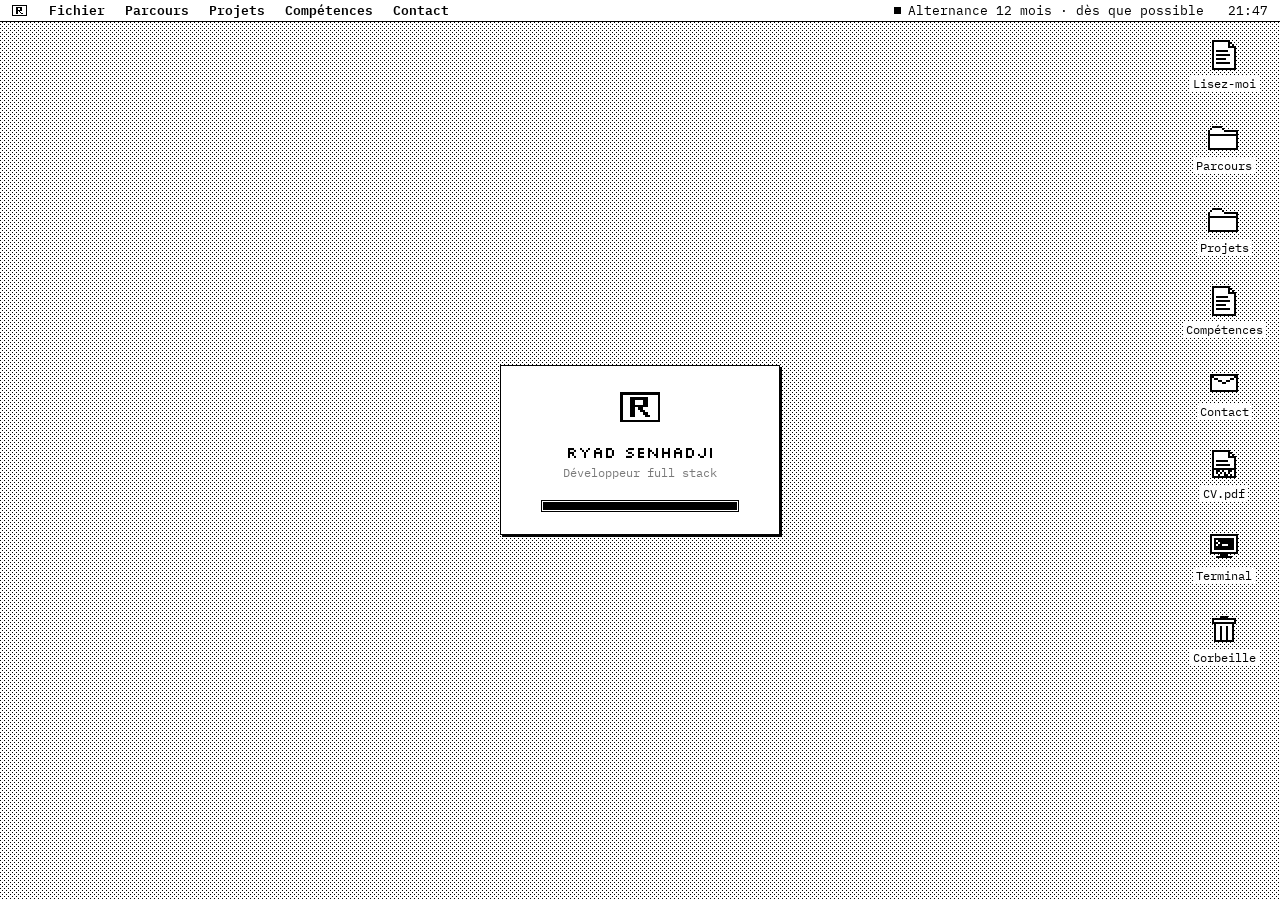
==== commit e9c46b72: "Nouveau CV interactif" ====
--- a/index.html
+++ b/index.html
@@ -1,762 +1,630 @@
-<!DOCTYPE html>
+<!doctype html>
 <html lang="fr">
 <head>
-    <meta charset="UTF-8">
-    <meta name="viewport" content="width=device-width, initial-scale=1.0">
-    <title>Ryad Senhadji | Portfolio</title>
-    <link rel="stylesheet" href="style.css">
-    <link rel="preconnect" href="https://fonts.googleapis.com">
-    <link rel="preconnect" href="https://fonts.gstatic.com" crossorigin>
-    <link href="https://fonts.googleapis.com/css2?family=Inter:wght@300;400;500;600;700;800;900&family=JetBrains+Mono:wght@400;500;600&display=swap" rel="stylesheet">
-    <link rel="stylesheet" href="https://cdnjs.cloudflare.com/ajax/libs/font-awesome/6.5.1/css/all.min.css">
+<meta charset="utf-8">
+<meta name="viewport" content="width=device-width, initial-scale=1">
+<title>Ryad Senhadji — Développeur full stack</title>
+<meta name="description" content="CV de Ryad Senhadji, développeur full stack en recherche d'alternance.">
+<link rel="preconnect" href="https://fonts.googleapis.com">
+<link rel="preconnect" href="https://fonts.gstatic.com" crossorigin>
+<link href="https://fonts.googleapis.com/css2?family=IBM+Plex+Mono:ital,wght@0,400;0,600;1,400&family=Silkscreen&display=swap" rel="stylesheet">
+<style>
+:root{
+  --ink:#000; --paper:#fff; --grey:#7a7a7a;
+  --mono:'IBM Plex Mono',ui-monospace,Menlo,monospace;
+  --pix:'Silkscreen',var(--mono);
+  --menu-h:22px;
+}
+*{box-sizing:border-box;margin:0;padding:0}
+html,body{height:100%;overflow:hidden}
+body{
+  font:13px/1.55 var(--mono);color:var(--ink);background-color:var(--paper);
+  /* trame 25 % : un pixel noir sur quatre */
+  background-image:url("data:image/svg+xml,%3Csvg xmlns='http://www.w3.org/2000/svg' width='4' height='4' shape-rendering='crispEdges'%3E%3Crect width='1' height='1'/%3E%3Crect x='2' y='2' width='1' height='1'/%3E%3C/svg%3E");
+  -webkit-font-smoothing:antialiased;user-select:none;cursor:default;
+}
+button{font:inherit;color:inherit;background:none;border:0;cursor:default}
+a{color:inherit}
+::selection{background:var(--ink);color:var(--paper)}
+
+/* Barres de défilement 1-bit */
+.content::-webkit-scrollbar{width:15px;height:15px}
+.content::-webkit-scrollbar-track{border-left:1px solid var(--ink);background:url("data:image/svg+xml,%3Csvg xmlns='http://www.w3.org/2000/svg' width='2' height='2' shape-rendering='crispEdges'%3E%3Crect width='1' height='1'/%3E%3Crect x='1' y='1' width='1' height='1'/%3E%3C/svg%3E")}
+.content::-webkit-scrollbar-thumb{background:var(--paper);border:1px solid var(--ink)}
+.content::-webkit-scrollbar-corner{background:var(--paper)}
+
+/* ---------- Démarrage ---------- */
+#splash{position:fixed;inset:0;display:grid;place-items:center;z-index:9999;transition:opacity .2s}
+#splash.off{opacity:0;pointer-events:none}
+.splash-box{background:var(--paper);border:1px solid var(--ink);box-shadow:2px 2px 0 var(--ink);padding:26px 40px 22px;text-align:center;min-width:280px}
+.splash-box .name{font:16px var(--pix);margin:14px 0 2px}
+.splash-box .sub{color:var(--grey);font-size:12px}
+.bar{height:12px;border:1px solid var(--ink);margin-top:18px;padding:1px}
+.bar i{display:block;height:100%;width:0;background:var(--ink);transition:width 1s steps(12)}
+
+/* ---------- Barre de menus ---------- */
+.menubar{position:fixed;top:0;left:0;right:0;height:var(--menu-h);background:var(--paper);border-bottom:1px solid var(--ink);display:flex;align-items:stretch;z-index:5000;font-weight:600;font-size:12.5px}
+.menubar > button,.menubar .menu > button{padding:0 10px;display:flex;align-items:center;height:100%}
+.menubar > button:hover,.menubar .menu > button:hover,.menubar .menu.open > button{background:var(--ink);color:var(--paper)}
+.menubar .logo{padding:0 12px}
+.menubar .logo svg{display:block}
+.menubar .logo:hover svg rect.w{fill:var(--ink)} .menubar .logo:hover svg rect.b{fill:var(--paper)}
+.menubar .spacer{flex:1}
+.menubar .status{display:flex;align-items:center;gap:7px;padding:0 12px;font-weight:400}
+.menubar .status i{width:7px;height:7px;background:var(--ink);animation:blink 1.2s steps(1) infinite}
+@keyframes blink{50%{background:transparent;outline:1px solid var(--ink);outline-offset:-1px}}
+.menubar .clock{padding:0 12px;display:flex;align-items:center;font-weight:400}
+.menu{position:relative}
+.dropdown{display:none;position:absolute;top:100%;left:0;background:var(--paper);border:1px solid var(--ink);box-shadow:2px 2px 0 var(--ink);min-width:220px;padding:2px 0;font-weight:400}
+.menu.open .dropdown{display:block}
+.dropdown button,.dropdown a{display:flex;justify-content:space-between;width:100%;text-align:left;padding:2px 18px;text-decoration:none}
+.dropdown button:hover,.dropdown a:hover{background:var(--ink);color:var(--paper)}
+.dropdown hr{border:0;border-top:1px dotted var(--ink);margin:3px 0}
+.dropdown kbd{font:inherit;color:var(--grey)}
+.dropdown button:hover kbd{color:var(--paper)}
+
+/* ---------- Icônes du bureau ---------- */
+.icons{position:fixed;top:calc(var(--menu-h) + 14px);right:14px;display:grid;grid-auto-flow:column;grid-template-rows:repeat(auto-fill,78px);direction:rtl;gap:4px 8px;height:calc(100% - var(--menu-h) - 28px)}
+.icon{direction:ltr;width:84px;display:flex;flex-direction:column;align-items:center;gap:4px;padding-top:4px}
+.icon svg{display:block;width:32px;height:32px}
+.icon span{background:var(--paper);padding:0 3px;font-size:11.5px;line-height:1.35;text-align:center;max-width:110px}
+svg rect.b{fill:var(--ink)} svg rect.w{fill:var(--paper)}
+.icon.sel svg rect.b{fill:var(--paper)} .icon.sel svg rect.w{fill:var(--ink)}
+.icon.sel span{background:var(--ink);color:var(--paper)}
+.icon:focus-visible{outline:none}
+.icon:focus-visible span{outline:1px dotted var(--ink);outline-offset:1px}
+
+/* ---------- Fenêtres ---------- */
+.win{position:absolute;background:var(--paper);border:1px solid var(--ink);box-shadow:1px 1px 0 var(--ink);display:flex;flex-direction:column;min-width:260px;min-height:140px}
+.tb{position:relative;height:20px;flex-shrink:0;border-bottom:1px solid var(--ink);display:flex;align-items:center;justify-content:center;touch-action:none}
+.win.active .tb::before{content:"";position:absolute;inset:3px 2px;background:repeating-linear-gradient(to bottom,var(--ink) 0 1px,transparent 1px 2px)}
+.tb .title{position:relative;background:var(--paper);padding:0 8px;font-weight:600;font-size:12px;white-space:nowrap;overflow:hidden;text-overflow:ellipsis;max-width:calc(100% - 70px)}
+.win:not(.active) .tb .title{color:var(--grey)}
+.tb .box{position:absolute;top:4px;width:11px;height:11px;border:1px solid var(--ink);background:var(--paper)}
+.tb .close{left:8px} .tb .zoom{right:8px}
+.tb .zoom::after{content:"";position:absolute;left:0;top:0;width:5px;height:5px;border-right:1px solid var(--ink);border-bottom:1px solid var(--ink)}
+.win:not(.active) .tb .box{visibility:hidden}
+.tb .box:active{background:var(--ink)}
+.info{display:flex;justify-content:space-between;gap:12px;padding:1px 10px;border-bottom:1px solid var(--ink);font-size:11.5px;flex-shrink:0;box-shadow:0 2px 0 var(--paper),0 3px 0 var(--ink);margin-bottom:3px}
+.content{flex:1;overflow:auto;user-select:text;cursor:auto}
+.content.pad{padding:18px 22px}
+.grow{position:absolute;right:0;bottom:0;width:15px;height:15px;border-left:1px solid var(--ink);border-top:1px solid var(--ink);background:var(--paper);cursor:nwse-resize;touch-action:none}
+.grow::before,.grow::after{content:"";position:absolute;border:1px solid var(--ink);background:var(--paper)}
+.grow::before{left:2px;top:2px;width:7px;height:7px}
+.grow::after{left:5px;top:5px;width:6px;height:6px}
+.win:not(.active) .grow::before,.win:not(.active) .grow::after{display:none}
+
+/* Typo dans les fenêtres */
+h1,h2{font-family:var(--pix);font-weight:400;line-height:1.1}
+h1{font-size:24px;margin-bottom:6px}
+h2{font-size:16px;margin:22px 0 8px}
+h2:first-child{margin-top:0}
+p + p{margin-top:10px}
+.small{font-size:11.5px;color:var(--grey)}
+hr.dots{border:0;border-top:1px dotted var(--ink);margin:16px 0}
+ul.dash{list-style:none}
+ul.dash li{padding-left:18px;position:relative}
+ul.dash li::before{content:"—";position:absolute;left:0}
+.letter{max-width:58ch}
+
+/* Boutons classiques : le bouton par défaut a un double contour */
+.btns{display:flex;gap:16px;flex-wrap:wrap;margin-top:20px;align-items:center}
+.btn{display:inline-block;padding:3px 16px;border:1px solid var(--ink);border-radius:7px;background:var(--paper);text-decoration:none;font-weight:600;font-size:12.5px;cursor:default}
+.btn:active{background:var(--ink);color:var(--paper)}
+.btn.default{box-shadow:0 0 0 2px var(--paper),0 0 0 5px var(--ink);border-radius:7px}
+
+/* Vue liste (Parcours) */
+.list{width:100%;border-collapse:collapse}
+.list th{font-weight:400;text-align:left;padding:3px 8px;border-bottom:1px solid var(--ink);font-size:11.5px;position:sticky;top:0;background:var(--paper)}
+.list th:first-child{padding-left:28px}
+.list td{padding:3px 8px;vertical-align:top;white-space:nowrap}
+.list td.name{white-space:normal}
+.list tr.row.sel td{background:var(--ink);color:var(--paper)}
+.list tr.group td{font-weight:600;padding-top:12px;padding-left:10px}
+.tri{display:inline-block;width:0;height:0;border-left:6px solid currentColor;border-top:5px solid transparent;border-bottom:5px solid transparent;margin:0 9px 0 4px}
+.open .tri{transform:rotate(90deg)}
+.list tr.detail td{white-space:normal;padding:2px 8px 12px 28px}
+.list tr.detail ul{max-width:62ch}
+
+/* Vue icônes (Projets) */
+.grid{display:grid;grid-template-columns:repeat(auto-fill,minmax(110px,1fr));gap:14px 6px;padding:18px 12px}
+.grid .icon{width:auto}
+
+/* Compétences */
+.kv{border-collapse:collapse;width:100%}
+.kv td{padding:6px 0;border-bottom:1px dotted var(--ink);vertical-align:top}
+.kv td:first-child{width:150px;padding-right:16px;font-weight:600}
+
+/* Contact */
+.fields{display:grid;grid-template-columns:110px 1fr;gap:6px 12px;align-items:baseline}
+.fields .v{border-bottom:1px solid var(--ink);padding:0 2px;word-break:break-all}
+
+/* PDF */
+.pdf{display:flex;flex-direction:column;height:100%}
+.pdf .bar2{display:flex;gap:18px;padding:12px 14px;border-bottom:1px solid var(--ink);align-items:center;flex-wrap:wrap}
+.pdf iframe{flex:1;border:0;width:100%;min-height:200px}
+
+/* Terminal */
+.win.term .content{background:var(--ink);color:var(--paper);padding:10px 12px;cursor:text}
+.term-out div{white-space:pre-wrap;word-break:break-word}
+.term-in{display:flex;gap:8px}
+.term-in input{flex:1;min-width:0;background:none;border:0;outline:0;color:var(--paper);font:inherit;caret-color:var(--paper)}
+.term .inv{background:var(--paper);color:var(--ink);padding:0 3px}
+.term .k{cursor:pointer;text-decoration:underline}
+.term a{color:var(--paper)}
+
+/* Boîte d'alerte */
+.modal{position:fixed;inset:0;display:grid;place-items:center;z-index:8000}
+.alert{background:var(--paper);border:1px solid var(--ink);box-shadow:2px 2px 0 var(--ink);padding:3px;max-width:400px;width:calc(100% - 32px)}
+.alert > div{border:2px solid var(--ink);padding:18px 18px 18px;display:flex;gap:16px}
+.alert svg{flex-shrink:0;width:32px;height:32px}
+.alert .btns{justify-content:flex-end;margin-top:18px}
+
+/* ---------- Mobile ---------- */
+@media (max-width:720px){
+  .menubar .hide-sm{display:none}
+  .menubar > button,.menubar .menu > button{padding:0 7px}
+  .menubar .logo{padding:0 8px}
+  .menubar .clock{padding:0 8px}
+  .icons{left:8px;right:8px;top:calc(var(--menu-h) + 12px);height:auto;grid-auto-flow:row;grid-template-rows:none;grid-template-columns:repeat(4,1fr);direction:ltr}
+  .icon{width:auto}
+  .win{left:0!important;top:var(--menu-h)!important;width:100%!important;height:calc(100% - var(--menu-h))!important;border-left:0;border-right:0;box-shadow:none}
+  .grow,.tb .zoom{display:none}
+  .content.pad{padding:16px}
+  .list th:nth-child(2),.list td:nth-child(2){display:none}
+  .fields{grid-template-columns:1fr;gap:2px}
+  .fields > span:nth-child(odd){margin-top:8px;color:var(--grey);font-size:11.5px}
+  .kv td:first-child{width:105px}
+}
+@media (prefers-reduced-motion:reduce){*{animation:none!important;transition:none!important}}
+</style>
 </head>
 <body>
-    <!-- Cursor glow effect -->
-    <div class="cursor-glow" id="cursorGlow"></div>
-
-    <!-- Particle background -->
-    <canvas id="particleCanvas"></canvas>
-
-    <!-- Navigation -->
-    <nav class="navbar" id="navbar">
-        <div class="nav-container">
-            <a href="#home" class="nav-logo">
-                <span class="logo-bracket">&lt;</span>RS<span class="logo-bracket">/&gt;</span>
-            </a>
-            <ul class="nav-links">
-                <li><a href="#home" class="nav-link active">Accueil</a></li>
-                <li><a href="#about" class="nav-link">A propos</a></li>
-                <li><a href="#experience" class="nav-link">Exp&eacute;rience</a></li>
-                <li><a href="#education" class="nav-link">Formation</a></li>
-                <li><a href="#skills" class="nav-link">Comp&eacute;tences</a></li>
-                <li><a href="#projects" class="nav-link">Projets</a></li>
-                <li><a href="#contact" class="nav-link">Contact</a></li>
-            </ul>
-            <div class="nav-actions">
-                <button class="theme-toggle" id="themeToggle" aria-label="Toggle theme">
-                    <i class="fas fa-moon"></i>
-                </button>
-                <a href="https://github.com/dayr20" target="_blank" class="nav-social-icon" aria-label="GitHub">
-                    <i class="fab fa-github"></i>
-                </a>
-                <a href="https://gitlab.com/Senry" target="_blank" class="nav-social-icon" aria-label="GitLab">
-                    <i class="fab fa-gitlab"></i>
-                </a>
-                <a href="https://www.linkedin.com/in/ryad-senhadji-77ab50255/" target="_blank" class="nav-social-icon" aria-label="LinkedIn">
-                    <i class="fab fa-linkedin-in"></i>
-                </a>
-            </div>
-            <button class="hamburger" id="hamburger" aria-label="Menu">
-                <span></span>
-                <span></span>
-                <span></span>
-            </button>
-        </div>
-    </nav>
-
-    <!-- Mobile Menu -->
-    <div class="mobile-menu" id="mobileMenu">
-        <ul class="mobile-links">
-            <li><a href="#home" class="mobile-link">Accueil</a></li>
-            <li><a href="#about" class="mobile-link">A propos</a></li>
-            <li><a href="#experience" class="mobile-link">Exp&eacute;rience</a></li>
-            <li><a href="#education" class="mobile-link">Formation</a></li>
-            <li><a href="#skills" class="mobile-link">Comp&eacute;tences</a></li>
-            <li><a href="#projects" class="mobile-link">Projets</a></li>
-            <li><a href="#contact" class="mobile-link">Contact</a></li>
-        </ul>
+
+<div id="splash" aria-hidden="true">
+  <div class="splash-box">
+    <span id="splashIcon"></span>
+    <div class="name">Ryad Senhadji</div>
+    <div class="sub">Développeur full stack</div>
+    <div class="bar"><i id="splashBar"></i></div>
+  </div>
+</div>
+
+<header class="menubar">
+  <button class="logo" aria-label="Lisez-moi" data-open="readme" id="logoBtn"></button>
+  <div class="menu" id="fileMenu">
+    <button aria-haspopup="true">Fichier</button>
+    <div class="dropdown" role="menu">
+      <button data-open="readme">Lisez-moi</button>
+      <button data-open="cv">Ouvrir CV.pdf</button>
+      <a href="CV_Ryad_Senhadji.pdf" download>Télécharger CV.pdf</a>
+      <hr>
+      <button data-open="terminal">Terminal <kbd>Ctrl T</kbd></button>
+      <hr>
+      <button id="closeAll">Tout fermer</button>
     </div>
-
-    <!-- Hero Section -->
-    <section class="hero" id="home">
-        <div class="hero-content">
-            <div class="hero-text">
-                <p class="hero-greeting animate-slide-up">
-                    <span class="greeting-wave">👋</span> Bonjour, je suis
-                </p>
-                <h1 class="hero-name animate-slide-up delay-1">
-                    Ryad <span class="text-gradient">Senhadji</span>
-                </h1>
-                <div class="hero-title-wrapper animate-slide-up delay-2">
-                    <span class="hero-title-prefix">Je suis </span>
-                    <span class="typewriter" id="typewriter"></span>
-                    <span class="typewriter-cursor">|</span>
-                </div>
-                <p class="hero-description animate-slide-up delay-3">
-                    Passionn&eacute; par le d&eacute;veloppement et la technologie.
-                    Je cr&eacute;e des solutions innovantes et des exp&eacute;riences num&eacute;riques modernes.
-                </p>
-                <div class="hero-cta animate-slide-up delay-4">
-                    <a href="#projects" class="btn btn-primary">
-                        <span>Voir mes projets</span>
-                        <i class="fas fa-arrow-right"></i>
-                    </a>
-                    <a href="CV_Ryad_Senhadji.pdf" download class="btn btn-outline">
-                        <span>T&eacute;l&eacute;charger CV</span>
-                        <i class="fas fa-download"></i>
-                    </a>
-                </div>
-                <div class="hero-stats animate-slide-up delay-5">
-                    <div class="stat">
-                        <span class="stat-number" data-count="9">0</span><span class="stat-plus">+</span>
-                        <span class="stat-label">Projets</span>
-                    </div>
-                    <div class="stat-divider"></div>
-                    <div class="stat">
-                        <span class="stat-number" data-count="20">0</span><span class="stat-plus">+</span>
-                        <span class="stat-label">Technologies</span>
-                    </div>
-                    <div class="stat-divider"></div>
-                    <div class="stat">
-                        <i class="fab fa-github stat-icon"></i>
-                        <span class="stat-label">Open Source</span>
-                    </div>
-                </div>
-            </div>
-            <div class="hero-visual animate-fade-in delay-2">
-                <div class="code-window">
-                    <div class="code-header">
-                        <div class="code-dots">
-                            <span class="dot red"></span>
-                            <span class="dot yellow"></span>
-                            <span class="dot green"></span>
-                        </div>
-                        <span class="code-title">portfolio.ts</span>
-                    </div>
-                    <pre class="code-body"><code><span class="code-keyword">const</span> <span class="code-var">developer</span> = {
-  <span class="code-prop">name</span>: <span class="code-string">"Ryad Senhadji"</span>,
-  <span class="code-prop">role</span>: <span class="code-string">"Full Stack Dev"</span>,
-  <span class="code-prop">skills</span>: [
-    <span class="code-string">"Java / Spring"</span>,
-    <span class="code-string">"React / TS"</span>,
-    <span class="code-string">"PHP / Symfony"</span>,
-    <span class="code-string">"C# / .NET"</span>,
-    <span class="code-string">"Node / Express"</span>,
-  ],
-  <span class="code-prop">db</span>: [<span class="code-string">"PostgreSQL"</span>, <span class="code-string">"MongoDB"</span>],
-  <span class="code-prop">available</span>: <span class="code-bool">true</span>,
-  <span class="code-method">sayHello</span>() {
-    <span class="code-keyword">return</span> <span class="code-string">"Let's build!"</span> 🚀
+  </div>
+  <button data-open="parcours">Parcours</button>
+  <button data-open="projets">Projets</button>
+  <button data-open="competences" class="hide-sm">Compétences</button>
+  <button data-open="contact">Contact</button>
+  <span class="spacer"></span>
+  <span class="status hide-sm"><i></i>Alternance 12 mois · dès que possible</span>
+  <span class="clock" id="clock"></span>
+</header>
+
+<nav class="icons" id="icons" aria-label="Bureau"></nav>
+<div id="windows"></div>
+
+<script>
+/* ============ Contenu du CV ============ */
+const ME = {
+  name:"Ryad Senhadji", email:"ryadsenhadjii@gmail.com", phone:"07 67 79 04 08",
+  github:"https://github.com/dayr20", gitlab:"https://gitlab.com/Senry",
+  linkedin:"https://www.linkedin.com/in/ryad-senhadji-77ab50255", pdf:"CV_Ryad_Senhadji.pdf",
+};
+
+const PARCOURS = [
+  { group:"Expériences" },
+  { name:"Développeur web, alternance", where:"Le Croissant Doré, Saint-Ouen", when:"janv. – août 2026", items:[
+    "Conception et développement d'un site vitrine de bout en bout, en HTML, CSS et JavaScript, sans CMS.",
+    "Mise en production complète : nom de domaine, hébergement et déploiement.",
+    "Création du menu en ligne, tenu à jour à chaque changement de carte.",
+    "Maintenance et évolutions du site pendant huit mois, en autonomie complète.",
+    "Recueil des besoins auprès du gérant et traduction en choix techniques."]},
+  { name:"Développeur web, stage", where:"Les Forges du Web", when:"mars – juil. 2025", items:[
+    "Montée de version d'une application en production, de Symfony 5.4 à 6.4, sans interruption de service.",
+    "Mise en place d'un système de cache pour réduire les temps de chargement.",
+    "Refonte du moteur de recherche interne, avec indexation et tolérance aux fautes de frappe.",
+    "Nouvelles fonctionnalités et corrections de bugs sur une base de code existante.",
+    "Travail en équipe agile : revues de code, conventions du projet, livraisons régulières."]},
+  { group:"Formation" },
+  { name:"Master Développeur full stack, M2 en cours", where:"ENSITECH, Cergy", when:"2025 – 2027", items:[
+    "Titre RNCP niveau 7 (bac+5), option Lead Developer Full Stack.",
+    "Architecture logicielle, API et services web, CI/CD, bases de données, sécurité applicative (OWASP)."]},
+  { name:"Bachelor Développeur full stack", where:"ENSITECH, Cergy", when:"2024 – 2025", items:[
+    "Développement web et applicatif, projets en équipe, méthodes agiles."]},
+  { name:"BTS Systèmes numériques", where:"Lycée Jean Jaurès", when:"2021 – 2022", items:[
+    "Option électronique et communication."]},
+  { group:"Certifications" },
+  { name:"Python Essentials 1 et 2", where:"Cisco Networking Academy", when:"oct. 2026", items:[
+    "Badges vérifiés."]},
+  { name:"JavaScript Essentials 1", where:"Cisco Networking Academy", when:"nov. 2026", items:[
+    "Badge vérifié."]},
+];
+
+const PROJETS = [
+  { id:"rag", name:"API RAG", tag:"Projet personnel, 2026",
+    text:"Une API qui répond à des questions à partir de vos propres documents. Elle lit des fichiers texte et PDF, les découpe en fragments, puis retrouve les passages les plus proches de la question pour générer une réponse qui cite ses sources.",
+    detail:"Recherche par similarité cosinus sur des embeddings (sentence-transformers). Le modèle de langage est limité au contexte trouvé pour éviter qu'il invente. Testé avec Pytest.",
+    stack:"Python, FastAPI, Pydantic, NumPy, Docker, Pytest" },
+  { id:"cookwithme", name:"CookWithMe", tag:"Projet de formation, 2025",
+    text:"Une application de partage de recettes. Les utilisateurs gagnent des badges et relèvent des défis, filtrent les recettes selon ce qu'il leur reste dans le frigo, et exportent leur liste de courses en PDF. Il y a aussi un tableau de bord pour les administrateurs.",
+    detail:"Authentification par JWT. Tests côté serveur avec JUnit, côté interface avec Vitest.",
+    stack:"Java 21, Spring Boot, Spring Security, React 18, TypeScript, PostgreSQL, Docker, Tailwind CSS" },
+  { id:"mangazone", name:"MangaZone",
+    text:"Une bibliothèque de mangas en ligne, installable sur téléphone (PWA). On peut laisser des avis, consulter des statistiques et importer des séries depuis l'API de MangaDex.",
+    detail:"API REST documentée avec Swagger, intégration et déploiement continus sur GitLab.",
+    stack:"PHP 8.2, Symfony 6.4, MySQL, Docker, Swagger" },
+  { id:"pokedex", name:"Pokédex",
+    text:"Un Pokédex des 1 025 Pokémon : statistiques, évolutions, attaques, cris et versions shiny. Thème clair ou sombre, chargement au fil du défilement.",
+    detail:"Les données viennent de la PokéAPI, rendues côté serveur avec Thymeleaf.",
+    stack:"Java 21, Spring Boot, Thymeleaf, JavaScript" },
+  { id:"energiesuivi", name:"EnergieSuivi", tag:"Projet de formation, 2025",
+    text:"Un outil pour suivre sa consommation d'énergie : import de relevés en CSV, tableau de bord et alertes quand un seuil est dépassé.",
+    detail:"API REST sécurisée par JWT.",
+    stack:"Node.js, Express, SQLite, Docker" },
+  { id:"musicalbum", name:"MusicAlbumExplorer",
+    text:"Une application mobile pour parcourir des albums de musique, qui tourne sur Android et sur les autres plateformes.",
+    detail:"Architecture MVVM avec data binding.",
+    stack:"C#, .NET MAUI" },
+  { id:"ecommerce", name:"E-commerce",
+    text:"Une boutique en ligne : catalogue de produits, panier et comptes clients.",
+    detail:"Sécurité gérée avec Spring Security, persistance avec JPA.",
+    stack:"Java, Spring Boot, Spring Security, MySQL, JPA" },
+];
+
+const COMPETENCES = [
+  ["Back-end","Java / Spring Boot, PHP / Symfony, Node.js / Express, C# / .NET."],
+  ["Front-end","React, TypeScript, JavaScript, HTML/CSS. Aussi : Angular, Tailwind CSS."],
+  ["Python","FastAPI, NumPy, Pytest. Embeddings, recherche vectorielle, RAG. Certifié Cisco Python Essentials 1 et 2."],
+  ["Données","PostgreSQL, MySQL, MongoDB, SQLite."],
+  ["Outils","Docker, Git, GitLab CI, Swagger, Linux. Hébergement et mise en production."],
+  ["Méthodes","Agile, API REST, tests unitaires (JUnit, Vitest), sécurité OWASP."],
+  ["Langues","Français (langue maternelle), anglais (B2)."],
+  ["À côté","Football, natation, veille sur l'IA générative."],
+];
+
+/* ============ Icônes dessinées au pixel (16×16) ============ */
+const PIX = {
+  folder:["................","................","..#####.........",".#ooooo#........","#ooooooo#######.","#ooooooooooooo#.","###############.","#ooooooooooooo#.","#ooooooooooooo#.","#ooooooooooooo#.","#ooooooooooooo#.","#ooooooooooooo#.","#ooooooooooooo#.","###############.","................","................"],
+  doc:["..#########.....","..#ooooooo##....","..#ooooooo#o#...","..#ooooooo####..","..#oooooooooo#..","..#o######ooo#..","..#oooooooooo#..","..#o#######oo#..","..#oooooooooo#..","..#o#####oooo#..","..#oooooooooo#..","..#o#######oo#..","..#oooooooooo#..","..#oooooooooo#..","..############..","................"],
+  pdf:["..#########.....","..#ooooooo##....","..#ooooooo#o#...","..#ooooooo####..","..#oooooooooo#..","..#o######ooo#..","..#oooooooooo#..","..#o#######oo#..","..#oooooooooo#..","..############..","..#o##o#oo##o#..","..#o#o#o#o#oo#..","..#oo#oo##o#o#..","..############..","................","................"],
+  term:["................",".##############.",".#oooooooooooo#.",".#o##########o#.",".#o#o########o#.",".#o##o#######o#.",".#o#o##ooo###o#.",".#o##########o#.",".#o##########o#.",".#oooooooooooo#.",".##############.","......####......","....########....","................","................","................"],
+  trash:["................","......####......","..############..","..#oooooooooo#..","..############..","...#oooooooo#...","...#oo#oo#oo#...","...#oo#oo#oo#...","...#oo#oo#oo#...","...#oo#oo#oo#...","...#oo#oo#oo#...","...#oo#oo#oo#...","...#oo#oo#oo#...","...##########...","................","................"],
+  mail:["................","................","................",".##############.",".##oooooooooo##.",".#o##oooooo##o#.",".#ooo##oo##ooo#.",".#ooooo##ooooo#.",".#oooooooooooo#.",".#oooooooooooo#.",".#oooooooooooo#.",".##############.","................","................","................","................"],
+  r:["################","#oooooooooooooo#","#ooo#######oooo#","#ooo##ooo##oooo#","#ooo##ooo##oooo#","#ooo#######oooo#","#ooo##o##oooooo#","#ooo##oo##ooooo#","#ooo##ooo##oooo#","#ooo##oooo##ooo#","#oooooooooooooo#","################"],
+  alert:["......####......",".....#oooo#.....","....#oo##oo#....","....#oo##oo#....","...#ooo##ooo#...","...#ooo##ooo#...","..#oooo##oooo#..","..#oooo##oooo#..",".#ooooo##ooooo#.",".#oooooooooooo#.","#oooooo##oooooo#","#oooooo##oooooo#","#oooooooooooooo#","################","................","................"],
+};
+function pix(name, size=32){
+  const map = PIX[name], w = Math.max(...map.map(r => r.length)), h = map.length;
+  let r = "";
+  map.forEach((row,y) => [...row].forEach((c,x) => {
+    if(c === "#") r += `<rect class="b" x="${x}" y="${y}" width="1" height="1"/>`;
+    else if(c === "o") r += `<rect class="w" x="${x}" y="${y}" width="1" height="1"/>`;
+  }));
+  return `<svg viewBox="0 0 ${w} ${h}" width="${size}" height="${size*h/w}" shape-rendering="crispEdges" aria-hidden="true">${r}</svg>`;
+}
+const esc = s => String(s).replace(/[&<>"]/g, c => ({"&":"&amp;","<":"&lt;",">":"&gt;",'"':"&quot;"}[c]));
+
+/* ============ Fenêtres ============ */
+const APPS = {
+  readme:      { title:"Lisez-moi", icon:"doc", w:540, h:560, pad:true },
+  parcours:    { title:"Parcours", icon:"folder", w:740, h:470 },
+  projets:     { title:"Projets", icon:"folder", w:520, h:330 },
+  competences: { title:"Compétences", icon:"doc", w:560, h:430, pad:true },
+  contact:     { title:"Contact", icon:"mail", w:460, h:350, pad:true },
+  cv:          { title:"CV_Ryad_Senhadji.pdf", icon:"pdf", w:620, h:640 },
+  terminal:    { title:"Terminal", icon:"term", w:600, h:360, cls:"term" },
+  corbeille:   { title:"Corbeille", icon:"trash", w:340, h:200 },
+};
+const DESK = [["readme","Lisez-moi"],["parcours","Parcours"],["projets","Projets"],["competences","Compétences"],["contact","Contact"],["cv","CV.pdf"],["terminal","Terminal"],["corbeille","Corbeille"]];
+
+const RENDER = {
+  readme:() => `<div class="letter">
+    <h1>Bonjour,</h1>
+    <p>Je m'appelle Ryad Senhadji. Je suis développeur full stack, en M2 à ENSITECH, et je cherche une <b>alternance de 12 mois, dès que possible</b>.</p>
+    <p>Ce site est mon CV. Il marche comme un vieux bureau d'ordinateur : ${isMobile() ? "touchez" : "double-cliquez sur"} les icônes pour ouvrir les dossiers, ou passez par les menus en haut. La version papier est dans <b>CV.pdf</b>.</p>
+    <hr class="dots">
+    <ul class="dash">
+      <li>Huit mois d'alternance au Croissant Doré : un site conçu, mis en ligne et maintenu seul</li>
+      <li>Cinq mois de stage chez Les Forges du Web, sur une application Symfony en production</li>
+      <li>Java / Spring Boot et PHP / Symfony côté serveur, React et TypeScript côté interface</li>
+      <li>Basé à Paris (7e), permis B</li>
+    </ul>
+    <hr class="dots">
+    <p>Merci d'avoir pris le temps de regarder.<br>Ryad</p>
+    <div class="btns">
+      <button class="btn default" data-open="contact">Me contacter</button>
+      <button class="btn" data-open="projets">Voir les projets</button>
+    </div></div>`,
+
+  parcours:() => {
+    let i = 0;
+    return `<table class="list"><thead><tr><th>Nom</th><th>Lieu</th><th>Période</th></tr></thead><tbody>${
+      PARCOURS.map(p => p.group
+        ? `<tr class="group"><td colspan="3">${p.group}</td></tr>`
+        : `<tr class="row" data-i="${i}"><td class="name"><span class="tri"></span>${p.name}</td><td>${p.where}</td><td>${p.when}</td></tr>
+           <tr class="detail" data-for="${i++}" hidden><td colspan="3"><ul class="dash">${p.items.map(x => `<li>${x}</li>`).join("")}</ul></td></tr>`
+      ).join("")}</tbody></table>`;
+  },
+
+  projets:() => `<div class="grid">${PROJETS.map(p => `<button class="icon" data-proj="${p.id}">${pix("doc")}<span>${p.name}</span></button>`).join("")}</div>`,
+
+  competences:() => `<h2>Compétences</h2><table class="kv">${COMPETENCES.map(([k,v]) => `<tr><td>${k}</td><td>${v}</td></tr>`).join("")}</table>
+    <p class="small" style="margin-top:14px">Dans chaque ligne, les technologies citées en premier sont celles que j'utilise le plus.</p>`,
+
+  contact:() => `<h2>Me joindre</h2>
+    <div class="fields">
+      <span>E-mail</span><span class="v">${ME.email}</span>
+      <span>Téléphone</span><span class="v">${ME.phone}</span>
+      <span>LinkedIn</span><span class="v"><a href="${ME.linkedin}" target="_blank" rel="noopener">in/ryad-senhadji-77ab50255</a></span>
+      <span>GitHub</span><span class="v"><a href="${ME.github}" target="_blank" rel="noopener">dayr20</a></span>
+      <span>GitLab</span><span class="v"><a href="${ME.gitlab}" target="_blank" rel="noopener">Senry</a></span>
+    </div>
+    <div class="btns">
+      <a class="btn default" href="mailto:${ME.email}?subject=${encodeURIComponent("Alternance")}">Écrire un e-mail</a>
+      <button class="btn" data-copy>Copier l'adresse</button>
+    </div>`,
+
+  cv:() => `<div class="pdf"><div class="bar2"><a class="btn default" href="${ME.pdf}" download>Télécharger</a><a class="btn" href="${ME.pdf}" target="_blank" rel="noopener">Ouvrir dans un onglet</a></div><iframe src="${ME.pdf}" title="CV de Ryad Senhadji (PDF)"></iframe></div>`,
+
+  terminal:() => `<div class="term-out"></div><div class="term-in"><span>ryad@cv&nbsp;%</span><input aria-label="Commande" autocomplete="off" autocapitalize="off" spellcheck="false"></div>`,
+
+  corbeille:() => `<div style="display:grid;place-items:center;height:100%;color:var(--grey)">La corbeille est vide.</div>`,
+};
+const INFO = {
+  projets:() => `<span>${PROJETS.length} éléments</span><span>~/projets</span>`,
+  parcours:() => `<span>${PARCOURS.filter(p => !p.group).length} éléments</span><span>cliquez sur une ligne pour la déplier</span>`,
+};
+
+const layer = document.getElementById("windows");
+const wins = {}; let z = 10, cascade = 0;
+const isMobile = () => matchMedia("(max-width:720px)").matches;
+
+function openWin(id, opts={}){
+  if(wins[id]){ activate(wins[id]); return wins[id]; }
+  const app = opts.app || APPS[id];
+  const w = document.createElement("section");
+  w.className = "win " + (app.cls || ""); w.dataset.id = id;
+  w.setAttribute("role","dialog"); w.setAttribute("aria-label", app.title);
+  const vw = innerWidth, vh = innerHeight;
+  const W = Math.min(app.w, vw - 140), H = Math.min(app.h, vh - 60);
+  const step = cascade++ % 7;
+  w.style.width = W + "px"; w.style.height = H + "px";
+  w.style.left = Math.max(12, Math.min(vw - W - 120, 40 + step * 70 + (vw - W - 160) / 5)) + "px";
+  w.style.top  = Math.max(34, Math.min(vh - H - 12, 44 + step * 34)) + "px";
+  w.innerHTML = `<div class="tb"><button class="box close" aria-label="Fermer"></button><span class="title">${app.title}</span><button class="box zoom" aria-label="Agrandir"></button></div>
+    ${INFO[id] ? `<div class="info">${INFO[id]()}</div>` : ""}
+    <div class="content ${app.pad ? "pad" : ""}">${opts.html || RENDER[id]()}</div><div class="grow"></div>`;
+  layer.appendChild(w); wins[id] = w;
+
+  w.querySelector(".close").onclick = e => { e.stopPropagation(); closeWin(id); };
+  w.querySelector(".zoom").onclick = e => { e.stopPropagation(); toggleZoom(w); };
+  w.addEventListener("pointerdown", () => activate(w));
+  drag(w); resize(w); wire(w);
+  if(id === "terminal") initTerm(w);
+  activate(w);
+  return w;
+}
+function closeWin(id){ const w = wins[id]; if(!w) return; w.remove(); delete wins[id]; activateTop(); }
+function activate(w){
+  if(!w.classList.contains("active")){
+    document.querySelectorAll(".win.active").forEach(x => x.classList.remove("active"));
+    w.style.zIndex = ++z; w.classList.add("active");
   }
-};</code></pre>
-                </div>
-            </div>
-        </div>
-        <div class="scroll-indicator">
-            <div class="mouse">
-                <div class="mouse-wheel"></div>
-            </div>
-            <span>Scroll</span>
-        </div>
-    </section>
-
-    <!-- About Section -->
-    <section class="section" id="about">
-        <div class="container">
-            <h2 class="section-title">
-                <span class="section-number">01.</span> A propos de moi
-            </h2>
-            <div class="about-grid">
-                <div class="about-image-container">
-                    <div class="about-image">
-                        <img src="https://avatars.githubusercontent.com/u/115942138?v=4" alt="Ryad Senhadji" loading="lazy">
-                        <div class="about-image-border"></div>
-                    </div>
-                </div>
-                <div class="about-text">
-                    <p>
-                        Salut ! Je suis <strong>Ryad Senhadji</strong>, d&eacute;veloppeur Full Stack
-                        passionn&eacute; par la technologie et l'innovation. Actuellement en Master 1
-                        D&eacute;veloppeur Full Stack &agrave; l'ENSITECH, je conçois des applications
-                        web modernes et performantes.
-                    </p>
-                    <p>
-                        Mon parcours m'a permis d'explorer un large &eacute;ventail de technologies :
-                        du backend Java/Spring Boot au frontend React/TypeScript, en passant par
-                        PHP/Symfony, C#/.NET MAUI et Node.js. J'aime relever des d&eacute;fis techniques
-                        et cr&eacute;er des solutions qui font la diff&eacute;rence.
-                    </p>
-                    <p>
-                        Fort de mes exp&eacute;riences en entreprise chez Les Forges du Web et Worldline,
-                        je ma&icirc;trise le travail en &eacute;quipe agile et le d&eacute;ploiement
-                        d'applications professionnelles.
-                    </p>
-                    <div class="about-details">
-                        <div class="detail">
-                            <i class="fas fa-map-marker-alt"></i>
-                            <span>France</span>
-                        </div>
-                        <div class="detail">
-                            <i class="fas fa-envelope"></i>
-                            <span>ryadsenhadjii@gmail.com</span>
-                        </div>
-                        <div class="detail">
-                            <i class="fab fa-github"></i>
-                            <span>github.com/dayr20</span>
-                        </div>
-                        <div class="detail">
-                            <i class="fab fa-gitlab"></i>
-                            <span>gitlab.com/Senry</span>
-                        </div>
-                        <div class="detail">
-                            <i class="fab fa-linkedin-in"></i>
-                            <span>LinkedIn</span>
-                        </div>
-                        <div class="detail">
-                            <i class="fas fa-graduation-cap"></i>
-                            <span>Master 1 Full Stack</span>
-                        </div>
-                    </div>
-                </div>
-            </div>
-        </div>
-    </section>
-
-    <!-- Experience Section -->
-    <section class="section section-alt" id="experience">
-        <div class="container">
-            <h2 class="section-title">
-                <span class="section-number">02.</span> Exp&eacute;rience Professionnelle
-            </h2>
-            <div class="timeline">
-                <div class="timeline-item">
-                    <div class="timeline-dot"></div>
-                    <div class="timeline-content">
-                        <div class="timeline-header">
-                            <h3>D&eacute;veloppeur Web - Stage</h3>
-                            <span class="timeline-date">Mars 2025 - Juillet 2025</span>
-                        </div>
-                        <p class="timeline-company"><i class="fas fa-building"></i> Les Forges du Web</p>
-                        <ul class="timeline-list">
-                            <li>Migration d'un projet Symfony vers une version plus r&eacute;cente</li>
-                            <li>Mise en place d'un syst&egrave;me de cache pour am&eacute;liorer les performances</li>
-                            <li>D&eacute;veloppement d'un moteur de recherche interne</li>
-                        </ul>
-                        <div class="timeline-tags">
-                            <span>Symfony</span>
-                            <span>PHP</span>
-                            <span>Cache</span>
-                            <span>SEO</span>
-                        </div>
-                    </div>
-                </div>
-                <div class="timeline-item">
-                    <div class="timeline-dot"></div>
-                    <div class="timeline-content">
-                        <div class="timeline-header">
-                            <h3>Stagiaire IT</h3>
-                            <span class="timeline-date">Nov. 2019 - Janv. 2020</span>
-                        </div>
-                        <p class="timeline-company"><i class="fas fa-building"></i> Worldline</p>
-                        <ul class="timeline-list">
-                            <li>D&eacute;veloppement de pages web en HTML/CSS</li>
-                            <li>Installation et configuration de syst&egrave;mes Raspberry Pi</li>
-                        </ul>
-                        <div class="timeline-tags">
-                            <span>HTML</span>
-                            <span>CSS</span>
-                            <span>Raspberry Pi</span>
-                            <span>Linux</span>
-                        </div>
-                    </div>
-                </div>
-            </div>
-        </div>
-    </section>
-
-    <!-- Education Section -->
-    <section class="section" id="education">
-        <div class="container">
-            <h2 class="section-title">
-                <span class="section-number">03.</span> Formation
-            </h2>
-            <div class="timeline">
-                <div class="timeline-item">
-                    <div class="timeline-dot"></div>
-                    <div class="timeline-content">
-                        <div class="timeline-header">
-                            <h3>Master 1 - D&eacute;veloppeur Full Stack</h3>
-                            <span class="timeline-date">2024 - 2025</span>
-                        </div>
-                        <p class="timeline-company"><i class="fas fa-university"></i> ENSITECH</p>
-                        <p class="timeline-desc">Formation approfondie en d&eacute;veloppement web Full Stack, architecture logicielle, m&eacute;thodologies agiles et DevOps.</p>
-                    </div>
-                </div>
-                <div class="timeline-item">
-                    <div class="timeline-dot"></div>
-                    <div class="timeline-content">
-                        <div class="timeline-header">
-                            <h3>Bachelor - D&eacute;veloppeur Full Stack</h3>
-                            <span class="timeline-date">2023 - 2024</span>
-                        </div>
-                        <p class="timeline-company"><i class="fas fa-university"></i> ENSITECH</p>
-                        <p class="timeline-desc">Fondamentaux du d&eacute;veloppement Full Stack : Java, Spring Boot, React, bases de donn&eacute;es et outils DevOps.</p>
-                    </div>
-                </div>
-                <div class="timeline-item">
-                    <div class="timeline-dot"></div>
-                    <div class="timeline-content">
-                        <div class="timeline-header">
-                            <h3>BTS SNEC - Syst&egrave;mes Num&eacute;riques</h3>
-                            <span class="timeline-date">2018 - 2020</span>
-                        </div>
-                        <p class="timeline-company"><i class="fas fa-university"></i> Lyc&eacute;e Jean Jaur&egrave;s</p>
-                        <p class="timeline-desc">Option &Eacute;lectronique et Communication. Bases en programmation, &eacute;lectronique et r&eacute;seaux.</p>
-                    </div>
-                </div>
-            </div>
-        </div>
-    </section>
-
-    <!-- Skills Section -->
-    <section class="section section-alt" id="skills">
-        <div class="container">
-            <h2 class="section-title">
-                <span class="section-number">04.</span> Comp&eacute;tences
-            </h2>
-            <div class="skills-grid skills-grid-4">
-                <div class="skill-category">
-                    <div class="skill-category-header">
-                        <div class="skill-icon-wrapper">
-                            <i class="fas fa-code"></i>
-                        </div>
-                        <h3>Langages</h3>
-                    </div>
-                    <div class="skill-tags">
-                        <span class="skill-tag"><i class="fab fa-java"></i> Java</span>
-                        <span class="skill-tag"><i class="fab fa-js"></i> JavaScript</span>
-                        <span class="skill-tag"><i class="fas fa-code"></i> TypeScript</span>
-                        <span class="skill-tag"><i class="fab fa-php"></i> PHP</span>
-                        <span class="skill-tag"><i class="fas fa-hashtag"></i> C#</span>
-                        <span class="skill-tag"><i class="fab fa-python"></i> Python</span>
-                        <span class="skill-tag"><i class="fas fa-fire"></i> Kotlin</span>
-                        <span class="skill-tag"><i class="fab fa-html5"></i> HTML5</span>
-                        <span class="skill-tag"><i class="fab fa-css3-alt"></i> CSS3</span>
-                        <span class="skill-tag"><i class="fas fa-database"></i> SQL</span>
-                    </div>
-                </div>
-                <div class="skill-category">
-                    <div class="skill-category-header">
-                        <div class="skill-icon-wrapper">
-                            <i class="fas fa-laptop-code"></i>
-                        </div>
-                        <h3>Frameworks & Outils</h3>
-                    </div>
-                    <div class="skill-tags">
-                        <span class="skill-tag"><i class="fas fa-leaf"></i> Spring Boot</span>
-                        <span class="skill-tag"><i class="fab fa-symfony"></i> Symfony</span>
-                        <span class="skill-tag"><i class="fab fa-react"></i> React</span>
-                        <span class="skill-tag"><i class="fab fa-angular"></i> Angular</span>
-                        <span class="skill-tag"><i class="fab fa-node-js"></i> Node.js</span>
-                        <span class="skill-tag"><i class="fas fa-cube"></i> .NET MAUI</span>
-                        <span class="skill-tag"><i class="fas fa-wind"></i> Tailwind CSS</span>
-                        <span class="skill-tag"><i class="fas fa-file-code"></i> Thymeleaf</span>
-                        <span class="skill-tag"><i class="fas fa-book"></i> Swagger</span>
-                    </div>
-                </div>
-                <div class="skill-category">
-                    <div class="skill-category-header">
-                        <div class="skill-icon-wrapper">
-                            <i class="fas fa-server"></i>
-                        </div>
-                        <h3>DevOps & BDD</h3>
-                    </div>
-                    <div class="skill-tags">
-                        <span class="skill-tag"><i class="fas fa-database"></i> PostgreSQL</span>
-                        <span class="skill-tag"><i class="fas fa-database"></i> MySQL</span>
-                        <span class="skill-tag"><i class="fas fa-leaf"></i> MongoDB</span>
-                        <span class="skill-tag"><i class="fas fa-database"></i> SQLite</span>
-                        <span class="skill-tag"><i class="fab fa-docker"></i> Docker</span>
-                        <span class="skill-tag"><i class="fab fa-git-alt"></i> Git</span>
-                        <span class="skill-tag"><i class="fab fa-gitlab"></i> GitLab CI</span>
-                        <span class="skill-tag"><i class="fas fa-terminal"></i> Linux</span>
-                    </div>
-                </div>
-                <div class="skill-category">
-                    <div class="skill-category-header">
-                        <div class="skill-icon-wrapper">
-                            <i class="fas fa-brain"></i>
-                        </div>
-                        <h3>M&eacute;thodologies</h3>
-                    </div>
-                    <div class="skill-tags">
-                        <span class="skill-tag"><i class="fas fa-sync"></i> Agile / Scrum</span>
-                        <span class="skill-tag"><i class="fas fa-project-diagram"></i> MVVM / MVC</span>
-                        <span class="skill-tag"><i class="fas fa-key"></i> JWT / Auth</span>
-                        <span class="skill-tag"><i class="fas fa-vial"></i> Tests unitaires</span>
-                        <span class="skill-tag"><i class="fas fa-code-branch"></i> CI/CD</span>
-                        <span class="skill-tag"><i class="fas fa-users"></i> Travail d'&eacute;quipe</span>
-                    </div>
-                </div>
-            </div>
-        </div>
-    </section>
-
-    <!-- Projects Section -->
-    <section class="section" id="projects">
-        <div class="container">
-            <h2 class="section-title">
-                <span class="section-number">05.</span> Mes Projets
-            </h2>
-            <div class="projects-grid">
-                <!-- Project 1 - CookWithMe (Featured) -->
-                <article class="project-card featured">
-                    <div class="project-card-inner">
-                        <div class="project-header">
-                            <div class="project-icon">
-                                <i class="fas fa-utensils"></i>
-                            </div>
-                            <div class="project-links">
-                                <a href="https://github.com/dayr20/cookwithme" target="_blank" class="project-link" title="Voir sur GitHub">
-                                    <i class="fab fa-github"></i>
-                                </a>
-                            </div>
-                        </div>
-                        <h3 class="project-title">CookWithMe</h3>
-                        <p class="project-description">
-                            Application communautaire de recettes de cuisine avec syst&egrave;me
-                            de gamification (badges, d&eacute;fis) et filtre anti-gaspillage.
-                            Authentification JWT, dashboard admin et g&eacute;n&eacute;ration de PDF.
-                        </p>
-                        <div class="project-tech">
-                            <span>Java</span>
-                            <span>Spring Boot</span>
-                            <span>React</span>
-                            <span>TypeScript</span>
-                            <span>PostgreSQL</span>
-                        </div>
-                        <div class="project-badge">
-                            <i class="fas fa-star"></i> Projet Master 1
-                        </div>
-                    </div>
-                </article>
-
-                <!-- Project 2 - Pokedex -->
-                <article class="project-card featured">
-                    <div class="project-card-inner">
-                        <div class="project-header">
-                            <div class="project-icon">
-                                <i class="fas fa-dragon"></i>
-                            </div>
-                            <div class="project-links">
-                                <a href="https://github.com/dayr20/pokedex" target="_blank" class="project-link" title="Voir sur GitHub">
-                                    <i class="fab fa-github"></i>
-                                </a>
-                            </div>
-                        </div>
-                        <h3 class="project-title">Pok&eacute;dex</h3>
-                        <p class="project-description">
-                            Pok&eacute;dex interactif et complet avec 1025 Pok&eacute;mon.
-                            &Eacute;volutions, attaques, variantes shiny, filtres par type/g&eacute;n&eacute;ration,
-                            syst&egrave;me de favoris et th&egrave;me sombre/clair.
-                        </p>
-                        <div class="project-tech">
-                            <span>Java 21</span>
-                            <span>Spring Boot</span>
-                            <span>Thymeleaf</span>
-                            <span>Pok&eacute;API</span>
-                        </div>
-                        <div class="project-badge">
-                            <i class="fas fa-star"></i> 1025 Pok&eacute;mon
-                        </div>
-                    </div>
-                </article>
-
-                <!-- Project 3 - MangaZone -->
-                <article class="project-card featured">
-                    <div class="project-card-inner">
-                        <div class="project-header">
-                            <div class="project-icon">
-                                <i class="fas fa-book-reader"></i>
-                            </div>
-                            <div class="project-links">
-                                <a href="#" class="project-link" title="Projet priv&eacute;">
-                                    <i class="fas fa-lock"></i>
-                                </a>
-                            </div>
-                        </div>
-                        <h3 class="project-title">MangaZone</h3>
-                        <p class="project-description">
-                            Plateforme de gestion de collection de mangas. Application web
-                            progressive (PWA) avec interface responsive, syst&egrave;me de suivi
-                            de lecture et recommandations.
-                        </p>
-                        <div class="project-tech">
-                            <span>PHP</span>
-                            <span>Symfony</span>
-                            <span>MySQL</span>
-                            <span>PWA</span>
-                        </div>
-                        <div class="project-badge">
-                            <i class="fas fa-star"></i> Progressive Web App
-                        </div>
-                    </div>
-                </article>
-
-                <!-- Project 4 - MusicAlbumExplorer -->
-                <article class="project-card">
-                    <div class="project-card-inner">
-                        <div class="project-header">
-                            <div class="project-icon">
-                                <i class="fas fa-music"></i>
-                            </div>
-                            <div class="project-links">
-                                <a href="#" class="project-link" title="Projet priv&eacute;">
-                                    <i class="fas fa-lock"></i>
-                                </a>
-                            </div>
-                        </div>
-                        <h3 class="project-title">MusicAlbumExplorer</h3>
-                        <p class="project-description">
-                            Application desktop d'exploration d'albums musicaux.
-                            Architecture MVVM, consommation d'APIs musicales
-                            et interface native multiplateforme.
-                        </p>
-                        <div class="project-tech">
-                            <span>C#</span>
-                            <span>.NET MAUI</span>
-                            <span>MVVM</span>
-                            <span>API REST</span>
-                        </div>
-                    </div>
-                </article>
-
-                <!-- Project 5 - E-Commerce V1 -->
-                <article class="project-card">
-                    <div class="project-card-inner">
-                        <div class="project-header">
-                            <div class="project-icon">
-                                <i class="fas fa-shopping-cart"></i>
-                            </div>
-                            <div class="project-links">
-                                <a href="#" class="project-link" title="Projet priv&eacute;">
-                                    <i class="fas fa-lock"></i>
-                                </a>
-                            </div>
-                        </div>
-                        <h3 class="project-title">E-Commerce V1</h3>
-                        <p class="project-description">
-                            Plateforme e-commerce compl&egrave;te avec gestion de produits,
-                            panier, authentification s&eacute;curis&eacute;e Spring Security
-                            et syst&egrave;me de commandes.
-                        </p>
-                        <div class="project-tech">
-                            <span>Java</span>
-                            <span>Spring Security</span>
-                            <span>MySQL</span>
-                            <span>Thymeleaf</span>
-                        </div>
-                    </div>
-                </article>
-
-                <!-- Project 6 - Energie Suivi -->
-                <article class="project-card">
-                    <div class="project-card-inner">
-                        <div class="project-header">
-                            <div class="project-icon">
-                                <i class="fas fa-bolt"></i>
-                            </div>
-                            <div class="project-links">
-                                <a href="https://gitlab.com/Senry/energiesuivi" target="_blank" class="project-link" title="Voir sur GitLab">
-                                    <i class="fab fa-gitlab"></i>
-                                </a>
-                            </div>
-                        </div>
-                        <h3 class="project-title">Energie Suivi</h3>
-                        <p class="project-description">
-                            Application web de suivi de consommation &eacute;nerg&eacute;tique.
-                            API REST avec authentification JWT, tableaux de bord
-                            interactifs et conteneurisation Docker.
-                        </p>
-                        <div class="project-tech">
-                            <span>Node.js</span>
-                            <span>Express</span>
-                            <span>SQLite</span>
-                            <span>Docker</span>
-                            <span>JWT</span>
-                        </div>
-                        <div class="project-badge">
-                            <i class="fab fa-gitlab"></i> H&eacute;berg&eacute; sur GitLab
-                        </div>
-                    </div>
-                </article>
-
-                <!-- Project 7 - Bibliotheque -->
-                <article class="project-card">
-                    <div class="project-card-inner">
-                        <div class="project-header">
-                            <div class="project-icon">
-                                <i class="fas fa-book-open"></i>
-                            </div>
-                            <div class="project-links">
-                                <a href="https://github.com/dayr20/bibliotheque" target="_blank" class="project-link" title="Voir sur GitHub">
-                                    <i class="fab fa-github"></i>
-                                </a>
-                            </div>
-                        </div>
-                        <h3 class="project-title">Biblioth&egrave;que</h3>
-                        <p class="project-description">
-                            Application web de gestion de biblioth&egrave;que d&eacute;velopp&eacute;e avec
-                            le framework Symfony. Interface Twig, conteneurisation Docker
-                            et pipeline CI/CD int&eacute;gr&eacute;.
-                        </p>
-                        <div class="project-tech">
-                            <span>PHP</span>
-                            <span>Symfony</span>
-                            <span>Twig</span>
-                            <span>Docker</span>
-                        </div>
-                    </div>
-                </article>
-
-                <!-- Project 8 - Swot -->
-                <article class="project-card">
-                    <div class="project-card-inner">
-                        <div class="project-header">
-                            <div class="project-icon">
-                                <i class="fas fa-graduation-cap"></i>
-                            </div>
-                            <div class="project-links">
-                                <a href="https://github.com/dayr20/swot" target="_blank" class="project-link" title="Voir sur GitHub">
-                                    <i class="fab fa-github"></i>
-                                </a>
-                            </div>
-                        </div>
-                        <h3 class="project-title">Swot</h3>
-                        <p class="project-description">
-                            Outil d'identification d'adresses email et de noms de domaines
-                            appartenant &agrave; des universit&eacute;s. Automatisation du processus
-                            de validation de r&eacute;ductions acad&eacute;miques.
-                        </p>
-                        <div class="project-tech">
-                            <span>Kotlin</span>
-                            <span>Validation</span>
-                            <span>Open Source</span>
-                        </div>
-                        <div class="project-badge">
-                            <i class="fas fa-code-fork"></i> Fork de JetBrains
-                        </div>
-                    </div>
-                </article>
-
-                <!-- Project 9 - Portfolio -->
-                <article class="project-card">
-                    <div class="project-card-inner">
-                        <div class="project-header">
-                            <div class="project-icon">
-                                <i class="fas fa-globe"></i>
-                            </div>
-                            <div class="project-links">
-                                <a href="https://github.com/dayr20" target="_blank" class="project-link" title="Voir sur GitHub">
-                                    <i class="fab fa-github"></i>
-                                </a>
-                            </div>
-                        </div>
-                        <h3 class="project-title">Portfolio Personnel</h3>
-                        <p class="project-description">
-                            Mon portfolio personnel construit avec HTML, CSS et JavaScript vanilla.
-                            Design moderne avec animations fluides, mode sombre et particules interactives.
-                        </p>
-                        <div class="project-tech">
-                            <span>HTML</span>
-                            <span>CSS</span>
-                            <span>JavaScript</span>
-                        </div>
-                    </div>
-                </article>
-            </div>
-        </div>
-    </section>
-
-    <!-- Contact Section -->
-    <section class="section section-alt" id="contact">
-        <div class="container">
-            <h2 class="section-title">
-                <span class="section-number">06.</span> Contact
-            </h2>
-            <div class="contact-content">
-                <div class="contact-text">
-                    <h3>Travaillons ensemble !</h3>
-                    <p>
-                        Vous avez un projet int&eacute;ressant ou une opportunit&eacute; de collaboration ?
-                        N'h&eacute;sitez pas &agrave; me contacter. Je suis toujours ouvert &agrave; de nouvelles
-                        discussions et id&eacute;es.
-                    </p>
-                </div>
-                <div class="contact-links">
-                    <a href="mailto:ryadsenhadjii@gmail.com" class="contact-card">
-                        <div class="contact-card-icon">
-                            <i class="fas fa-envelope"></i>
-                        </div>
-                        <div class="contact-card-info">
-                            <span class="contact-card-label">Email</span>
-                            <span class="contact-card-value">ryadsenhadjii@gmail.com</span>
-                        </div>
-                        <i class="fas fa-arrow-right contact-card-arrow"></i>
-                    </a>
-                    <a href="https://github.com/dayr20" target="_blank" class="contact-card">
-                        <div class="contact-card-icon">
-                            <i class="fab fa-github"></i>
-                        </div>
-                        <div class="contact-card-info">
-                            <span class="contact-card-label">GitHub</span>
-                            <span class="contact-card-value">dayr20</span>
-                        </div>
-                        <i class="fas fa-arrow-right contact-card-arrow"></i>
-                    </a>
-                    <a href="https://gitlab.com/Senry" target="_blank" class="contact-card">
-                        <div class="contact-card-icon">
-                            <i class="fab fa-gitlab"></i>
-                        </div>
-                        <div class="contact-card-info">
-                            <span class="contact-card-label">GitLab</span>
-                            <span class="contact-card-value">Senry</span>
-                        </div>
-                        <i class="fas fa-arrow-right contact-card-arrow"></i>
-                    </a>
-                    <a href="https://www.linkedin.com/in/ryad-senhadji-77ab50255/" target="_blank" class="contact-card">
-                        <div class="contact-card-icon">
-                            <i class="fab fa-linkedin-in"></i>
-                        </div>
-                        <div class="contact-card-info">
-                            <span class="contact-card-label">LinkedIn</span>
-                            <span class="contact-card-value">Ryad Senhadji</span>
-                        </div>
-                        <i class="fas fa-arrow-right contact-card-arrow"></i>
-                    </a>
-                </div>
-            </div>
-        </div>
-    </section>
-
-    <!-- Footer -->
-    <footer class="footer">
-        <div class="container">
-            <div class="footer-content">
-                <p class="footer-text">
-                    <span class="footer-code">&lt;</span>
-                    Con&ccedil;u & D&eacute;velopp&eacute; par <strong>Ryad Senhadji</strong>
-                    <span class="footer-code">/&gt;</span>
-                </p>
-                <div class="footer-social">
-                    <a href="https://github.com/dayr20" target="_blank" aria-label="GitHub">
-                        <i class="fab fa-github"></i>
-                    </a>
-                    <a href="https://gitlab.com/Senry" target="_blank" aria-label="GitLab">
-                        <i class="fab fa-gitlab"></i>
-                    </a>
-                    <a href="https://www.linkedin.com/in/ryad-senhadji-77ab50255/" target="_blank" aria-label="LinkedIn">
-                        <i class="fab fa-linkedin-in"></i>
-                    </a>
-                    <a href="mailto:ryadsenhadjii@gmail.com" aria-label="Email">
-                        <i class="fas fa-envelope"></i>
-                    </a>
-                </div>
-                <p class="footer-year">&copy; 2026 Ryad Senhadji. Tous droits r&eacute;serv&eacute;s.</p>
-            </div>
-        </div>
-    </footer>
-
-    <script src="script.js"></script>
+  if(w.dataset.id === "terminal") setTimeout(() => w.querySelector("input")?.focus({preventScroll:true}), 0);
+}
+function activateTop(){
+  const top = [...document.querySelectorAll(".win")].sort((a,b) => b.style.zIndex - a.style.zIndex)[0];
+  if(top) activate(top);
+}
+function toggleZoom(w){
+  if(w._prev){ Object.assign(w.style, w._prev); w._prev = null; return; }
+  w._prev = { left:w.style.left, top:w.style.top, width:w.style.width, height:w.style.height };
+  Object.assign(w.style, { left:"8px", top:"30px", width:(innerWidth - 16) + "px", height:(innerHeight - 38) + "px" });
+}
+function drag(w){
+  const bar = w.querySelector(".tb");
+  bar.addEventListener("dblclick", e => { if(!e.target.closest(".box")) toggleZoom(w); });
+  bar.addEventListener("pointerdown", e => {
+    if(e.target.closest(".box") || isMobile()) return;
+    const sx = e.clientX, sy = e.clientY, ox = w.offsetLeft, oy = w.offsetTop;
+    bar.setPointerCapture(e.pointerId);
+    // Pendant le déplacement, seul un contour pointillé suit la souris, comme sur les vieux systèmes.
+    const ghost = document.createElement("div");
+    Object.assign(ghost.style, { position:"fixed", left:ox+"px", top:oy+"px", width:w.offsetWidth+"px", height:w.offsetHeight+"px", outline:"1px dotted #000", zIndex:7000, pointerEvents:"none" });
+    let moved = false;
+    const move = ev => {
+      if(!moved){ document.body.appendChild(ghost); moved = true; }
+      ghost.style.left = Math.min(innerWidth - 60, Math.max(-w.offsetWidth + 60, ox + ev.clientX - sx)) + "px";
+      ghost.style.top  = Math.min(innerHeight - 24, Math.max(22, oy + ev.clientY - sy)) + "px";
+    };
+    const up = () => {
+      if(moved){ w.style.left = ghost.style.left; w.style.top = ghost.style.top; ghost.remove(); }
+      bar.removeEventListener("pointermove", move); bar.removeEventListener("pointerup", up);
+    };
+    bar.addEventListener("pointermove", move); bar.addEventListener("pointerup", up);
+  });
+}
+function resize(w){
+  const g = w.querySelector(".grow");
+  g.addEventListener("pointerdown", e => {
+    e.stopPropagation(); activate(w); g.setPointerCapture(e.pointerId);
+    const sx = e.clientX, sy = e.clientY, ow = w.offsetWidth, oh = w.offsetHeight;
+    const move = ev => { w.style.width = Math.max(260, ow + ev.clientX - sx) + "px"; w.style.height = Math.max(140, oh + ev.clientY - sy) + "px"; };
+    const up = () => { g.removeEventListener("pointermove", move); g.removeEventListener("pointerup", up); };
+    g.addEventListener("pointermove", move); g.addEventListener("pointerup", up);
+  });
+}
+
+/* Interactions à l'intérieur des fenêtres */
+function wire(root){
+  root.querySelectorAll("[data-open]").forEach(b => b.onclick = () => openWin(b.dataset.open));
+  root.querySelectorAll("tr.row").forEach(tr => tr.onclick = () => {
+    const d = root.querySelector(`tr.detail[data-for="${tr.dataset.i}"]`);
+    root.querySelectorAll("tr.row.sel").forEach(x => x.classList.remove("sel"));
+    tr.classList.add("sel"); tr.classList.toggle("open"); d.hidden = !d.hidden;
+  });
+  root.querySelectorAll("[data-proj]").forEach(b => setupIcon(b, () => openProject(b.dataset.proj), root));
+  const copy = root.querySelector("[data-copy]");
+  if(copy) copy.onclick = () => {
+    const done = t => { copy.textContent = t; setTimeout(() => copy.textContent = "Copier l'adresse", 1800); };
+    navigator.clipboard ? navigator.clipboard.writeText(ME.email).then(() => done("Adresse copiée"), () => done(ME.email)) : done(ME.email);
+  };
+}
+function openProject(id){
+  const p = PROJETS.find(x => x.id === id);
+  return openWin("p-" + id, { app:{ title:p.name, w:500, h:400, pad:true }, html:`
+    <h1>${p.name}</h1>${p.tag ? `<p class="small">${p.tag}</p>` : ""}
+    <hr class="dots">
+    <p>${p.text}</p><p>${p.detail}</p>
+    <h2>Technologies</h2><p>${p.stack}</p>
+    <p class="small" style="margin-top:18px">Code : <a href="${ME.github}" target="_blank" rel="noopener">github.com/dayr20</a></p>` });
+}
+
+/* ============ Bureau ============ */
+function setupIcon(el, action, scope){
+  el.addEventListener("click", e => {
+    e.stopPropagation();
+    scope.querySelectorAll(".icon.sel").forEach(x => x.classList.remove("sel"));
+    el.classList.add("sel");
+    if(isMobile()) action();
+  });
+  el.addEventListener("dblclick", action);
+  el.addEventListener("keydown", e => { if(e.key === "Enter") action(); });
+}
+const iconsEl = document.getElementById("icons");
+DESK.forEach(([id,label]) => {
+  const b = document.createElement("button");
+  b.className = "icon"; b.innerHTML = pix(APPS[id].icon) + `<span>${label}</span>`;
+  setupIcon(b, () => openWin(id), iconsEl);
+  iconsEl.appendChild(b);
+});
+
+/* Barre de menus */
+const fileMenu = document.getElementById("fileMenu");
+document.getElementById("logoBtn").innerHTML = pix("r", 15);
+fileMenu.querySelector("button").onclick = () => fileMenu.classList.toggle("open");
+document.querySelectorAll(".menubar [data-open]").forEach(b => b.addEventListener("click", () => { fileMenu.classList.remove("open"); openWin(b.dataset.open); }));
+fileMenu.querySelector("a").addEventListener("click", () => fileMenu.classList.remove("open"));
+document.getElementById("closeAll").onclick = () => { Object.keys(wins).forEach(closeWin); fileMenu.classList.remove("open"); };
+document.addEventListener("pointerdown", e => {
+  if(!e.target.closest(".icon")) document.querySelectorAll(".icon.sel").forEach(x => x.classList.remove("sel"));
+  if(!e.target.closest(".menu")) fileMenu.classList.remove("open");
+});
+addEventListener("keydown", e => {
+  if(e.ctrlKey && e.key === "t"){ e.preventDefault(); openWin("terminal"); }
+  if(e.key === "Escape") fileMenu.classList.remove("open");
+});
+function tick(){ document.getElementById("clock").textContent = new Date().toLocaleTimeString("fr-FR", { hour:"2-digit", minute:"2-digit" }); }
+tick(); setInterval(tick, 15000);
+
+/* Boîte d'alerte */
+function alertBox(msg, okLabel, onOk){
+  const m = document.createElement("div"); m.className = "modal";
+  m.innerHTML = `<div class="alert" role="alertdialog"><div>${pix("alert")}<div><p>${msg}</p>
+    <div class="btns"><button class="btn" data-x>Annuler</button><button class="btn default" data-ok>${okLabel}</button></div></div></div></div>`;
+  document.body.appendChild(m);
+  m.querySelector("[data-x]").onclick = () => m.remove();
+  m.querySelector("[data-ok]").onclick = () => { m.remove(); onOk(); };
+  // Pas de focus automatique : la touche Entrée qui a lancé la commande validerait la boîte aussitôt.
+}
+
+/* ============ Terminal ============ */
+function initTerm(w){
+  const out = w.querySelector(".term-out"), input = w.querySelector("input"), body = w.querySelector(".content");
+  const hist = []; let hi = 0;
+  const say = (s = "") => { const d = document.createElement("div"); d.innerHTML = s; out.appendChild(d); body.scrollTop = body.scrollHeight; };
+  const k = c => `<span class="k" data-c="${c}">${c}</span>`;
+
+  const map = {
+    aide:() => say(`Commandes :
+  ${k("qui")}            présentation courte
+  ${k("parcours")}       expériences et formation
+  ${k("projets")}        liste des projets, puis : projet &lt;nom&gt;
+  ${k("competences")}    compétences
+  ${k("contact")}        coordonnées
+  ${k("cv")}             ouvrir le CV en PDF
+  ${k("ls")}  ${k("clear")}
+
+↑ et ↓ pour l'historique, Tab pour compléter.`),
+    qui:() => say(`Ryad Senhadji, développeur full stack. M2 à ENSITECH.
+Alternance au Croissant Doré (2026), stage chez Les Forges du Web (2025).
+Java / Spring Boot, PHP / Symfony, React / TypeScript, Python.
+Paris 7e. <span class="inv">Cherche une alternance de 12 mois, dès que possible.</span>`),
+    parcours:() => PARCOURS.forEach(p => say(p.group ? `\n<span class="inv">${p.group}</span>` : `${p.when.padEnd(20)}${p.name} — ${p.where}`)),
+    projets:() => PROJETS.forEach(p => say(`${k("projet " + p.id)}${" ".repeat(Math.max(1, 22 - p.id.length))}${p.name}`)),
+    projet:(a) => {
+      const p = PROJETS.find(x => x.id === a || x.name.toLowerCase() === a);
+      if(!p) return say(`projet introuvable : ${esc(a) || "?"}. Tapez ${k("projets")}.`);
+      say(`<span class="inv">${p.name}</span>${p.tag ? "  (" + p.tag + ")" : ""}\n${p.text}\n${p.detail}\nStack : ${p.stack}`);
+    },
+    competences:() => COMPETENCES.forEach(([a,b]) => say(`${a.padEnd(12)}${b}`)),
+    contact:() => say(`e-mail     <a href="mailto:${ME.email}">${ME.email}</a>
+tél.       ${ME.phone}
+linkedin   <a href="${ME.linkedin}" target="_blank" rel="noopener">in/ryad-senhadji-77ab50255</a>
+github     <a href="${ME.github}" target="_blank" rel="noopener">dayr20</a>`),
+    cv:() => { openWin("cv"); say("ouverture de CV_Ryad_Senhadji.pdf"); },
+    ls:() => say(`Lisez-moi   Parcours/   Projets/   Compétences   Contact   CV.pdf`),
+    clear:() => { out.innerHTML = ""; },
+    sudo:(a) => {
+      if(a.startsWith("embauche") || a.startsWith("hire")){
+        say("Mot de passe : ********");
+        alertBox("Mot de passe accepté.<br>Ouvrir un e-mail pour proposer un entretien à Ryad ?", "Écrire",
+          () => location.href = `mailto:${ME.email}?subject=${encodeURIComponent("Entretien pour une alternance")}`);
+      } else say("sudo : permission refusée.");
+    },
+    exit:() => closeWin("terminal"),
+  };
+  const OPEN = { parcours:"parcours", projets:"projets", competences:"competences", contact:"contact", cv:"cv", "lisez-moi":"readme" };
+  Object.assign(map, { help:map.aide, whoami:map.qui, skills:map.competences, "compétences":map.competences, projects:map.projets, project:map.projet,
+    open:(a) => OPEN[a] ? openWin(OPEN[a]) : say("open : introuvable") });
+
+  function run(line){
+    say(`ryad@cv % ${esc(line)}`);
+    line = line.trim(); if(!line) return;
+    hist.push(line); hi = hist.length;
+    const [c, ...rest] = line.split(/\s+/);
+    const fn = map[c.toLowerCase()];
+    fn ? fn(rest.join(" ").toLowerCase()) : say(`${esc(c)} : commande inconnue. Tapez ${k("aide")}.`);
+  }
+  input.addEventListener("keydown", e => {
+    if(e.key === "Enter"){ run(input.value); input.value = ""; }
+    else if(e.key === "ArrowUp"){ e.preventDefault(); if(hi > 0) input.value = hist[--hi]; }
+    else if(e.key === "ArrowDown"){ e.preventDefault(); hi = Math.min(hist.length, hi + 1); input.value = hist[hi] || ""; }
+    else if(e.key === "Tab"){ e.preventDefault(); const v = input.value.toLowerCase(); const m = Object.keys(map).filter(x => x.startsWith(v)); if(m.length === 1) input.value = m[0] + " "; else if(m.length) say(m.join("  ")); }
+  });
+  body.addEventListener("click", e => {
+    const l = e.target.closest(".k"); if(l) return run(l.dataset.c);
+    if(!getSelection().toString()) input.focus();
+  });
+  say(`Dernière connexion : ${new Date().toLocaleDateString("fr-FR")}\nTapez ${k("aide")} pour la liste des commandes.\n`);
+}
+
+/* ============ Démarrage ============ */
+document.getElementById("splashIcon").innerHTML = pix("r", 40);
+const splash = document.getElementById("splash");
+let started = false;
+function start(){
+  if(started) return; started = true;
+  splash.classList.add("off"); setTimeout(() => splash.remove(), 250);
+  openWin("readme");
+}
+const splashBar = document.getElementById("splashBar");
+requestAnimationFrame(() => requestAnimationFrame(() => splashBar.style.width = "100%"));
+setTimeout(start, 1300);
+splash.addEventListener("click", start);
+</script>
 </body>
 </html>
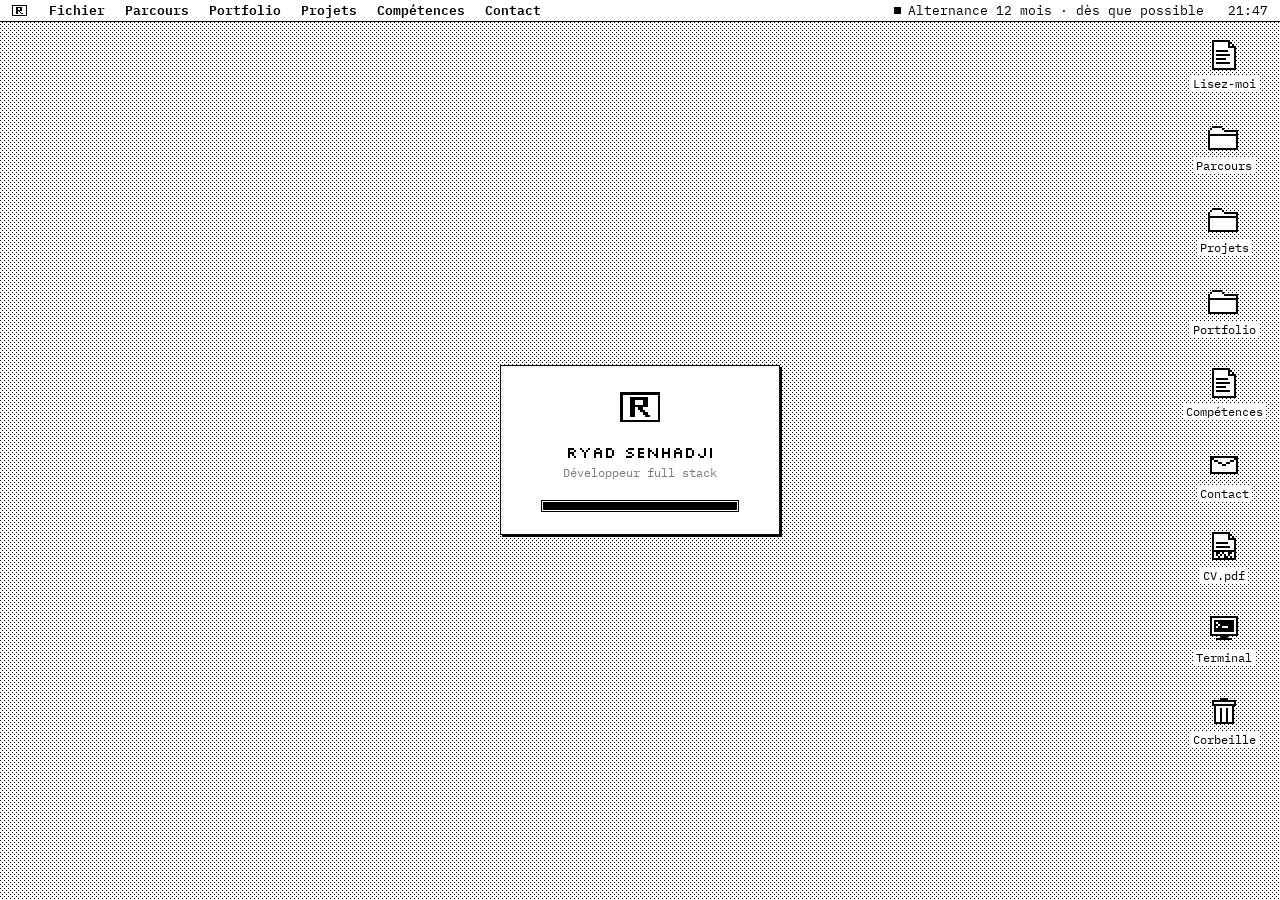
==== commit a21f2d48: "Ajout du portfolio" ====
--- a/index.html
+++ b/index.html
@@ -204,8 +204,9 @@
       <button id="closeAll">Tout fermer</button>
     </div>
   </div>
-  <button data-open="parcours">Parcours</button>
-  <button data-open="projets">Projets</button>
+  <button data-open="parcours" class="hide-sm">Parcours</button>
+  <button data-href="portfolio/">Portfolio</button>
+  <button data-open="projets" class="hide-sm">Projets</button>
   <button data-open="competences" class="hide-sm">Compétences</button>
   <button data-open="contact">Contact</button>
   <span class="spacer"></span>
@@ -327,14 +328,15 @@
   cv:          { title:"CV_Ryad_Senhadji.pdf", icon:"pdf", w:620, h:640 },
   terminal:    { title:"Terminal", icon:"term", w:600, h:360, cls:"term" },
   corbeille:   { title:"Corbeille", icon:"trash", w:340, h:200 },
+  portfolio:   { title:"Portfolio", icon:"folder", href:"portfolio/" },
 };
-const DESK = [["readme","Lisez-moi"],["parcours","Parcours"],["projets","Projets"],["competences","Compétences"],["contact","Contact"],["cv","CV.pdf"],["terminal","Terminal"],["corbeille","Corbeille"]];
+const DESK = [["readme","Lisez-moi"],["parcours","Parcours"],["projets","Projets"],["portfolio","Portfolio"],["competences","Compétences"],["contact","Contact"],["cv","CV.pdf"],["terminal","Terminal"],["corbeille","Corbeille"]];
 
 const RENDER = {
   readme:() => `<div class="letter">
     <h1>Bonjour,</h1>
     <p>Je m'appelle Ryad Senhadji. Je suis développeur full stack, en M2 à ENSITECH, et je cherche une <b>alternance de 12 mois, dès que possible</b>.</p>
-    <p>Ce site est mon CV. Il marche comme un vieux bureau d'ordinateur : ${isMobile() ? "touchez" : "double-cliquez sur"} les icônes pour ouvrir les dossiers, ou passez par les menus en haut. La version papier est dans <b>CV.pdf</b>.</p>
+    <p>Ce site est mon CV. Il marche comme un vieux bureau d'ordinateur : ${isMobile() ? "touchez" : "double-cliquez sur"} les icônes pour ouvrir les dossiers, ou passez par les menus en haut. La version papier est dans <b>CV.pdf</b>, et le détail de mes projets dans le <a href="portfolio/">portfolio</a>.</p>
     <hr class="dots">
     <ul class="dash">
       <li>Huit mois d'alternance au Croissant Doré : un site conçu, mis en ligne et maintenu seul</li>
@@ -359,7 +361,7 @@
       ).join("")}</tbody></table>`;
   },
 
-  projets:() => `<div class="grid">${PROJETS.map(p => `<button class="icon" data-proj="${p.id}">${pix("doc")}<span>${p.name}</span></button>`).join("")}</div>`,
+  projets:() => `<div class="grid">${PROJETS.map(p => `<button class="icon" data-proj="${p.id}">${pix("doc")}<span>${p.name}</span></button>`).join("")}</div><p class="small" style="padding:0 16px 16px">Fiches détaillées et liens vers le code : <a href="portfolio/">ouvrir le portfolio</a>.</p>`,
 
   competences:() => `<h2>Compétences</h2><table class="kv">${COMPETENCES.map(([k,v]) => `<tr><td>${k}</td><td>${v}</td></tr>`).join("")}</table>
     <p class="small" style="margin-top:14px">Dans chaque ligne, les technologies citées en premier sont celles que j'utilise le plus.</p>`,
@@ -508,7 +510,7 @@
 DESK.forEach(([id,label]) => {
   const b = document.createElement("button");
   b.className = "icon"; b.innerHTML = pix(APPS[id].icon) + `<span>${label}</span>`;
-  setupIcon(b, () => openWin(id), iconsEl);
+  setupIcon(b, () => APPS[id].href ? location.href = APPS[id].href : openWin(id), iconsEl);
   iconsEl.appendChild(b);
 });
 
@@ -518,6 +520,7 @@
 fileMenu.querySelector("button").onclick = () => fileMenu.classList.toggle("open");
 document.querySelectorAll(".menubar [data-open]").forEach(b => b.addEventListener("click", () => { fileMenu.classList.remove("open"); openWin(b.dataset.open); }));
 fileMenu.querySelector("a").addEventListener("click", () => fileMenu.classList.remove("open"));
+document.querySelectorAll(".menubar [data-href]").forEach(b => b.onclick = () => location.href = b.dataset.href);
 document.getElementById("closeAll").onclick = () => { Object.keys(wins).forEach(closeWin); fileMenu.classList.remove("open"); };
 document.addEventListener("pointerdown", e => {
   if(!e.target.closest(".icon")) document.querySelectorAll(".icon.sel").forEach(x => x.classList.remove("sel"));
